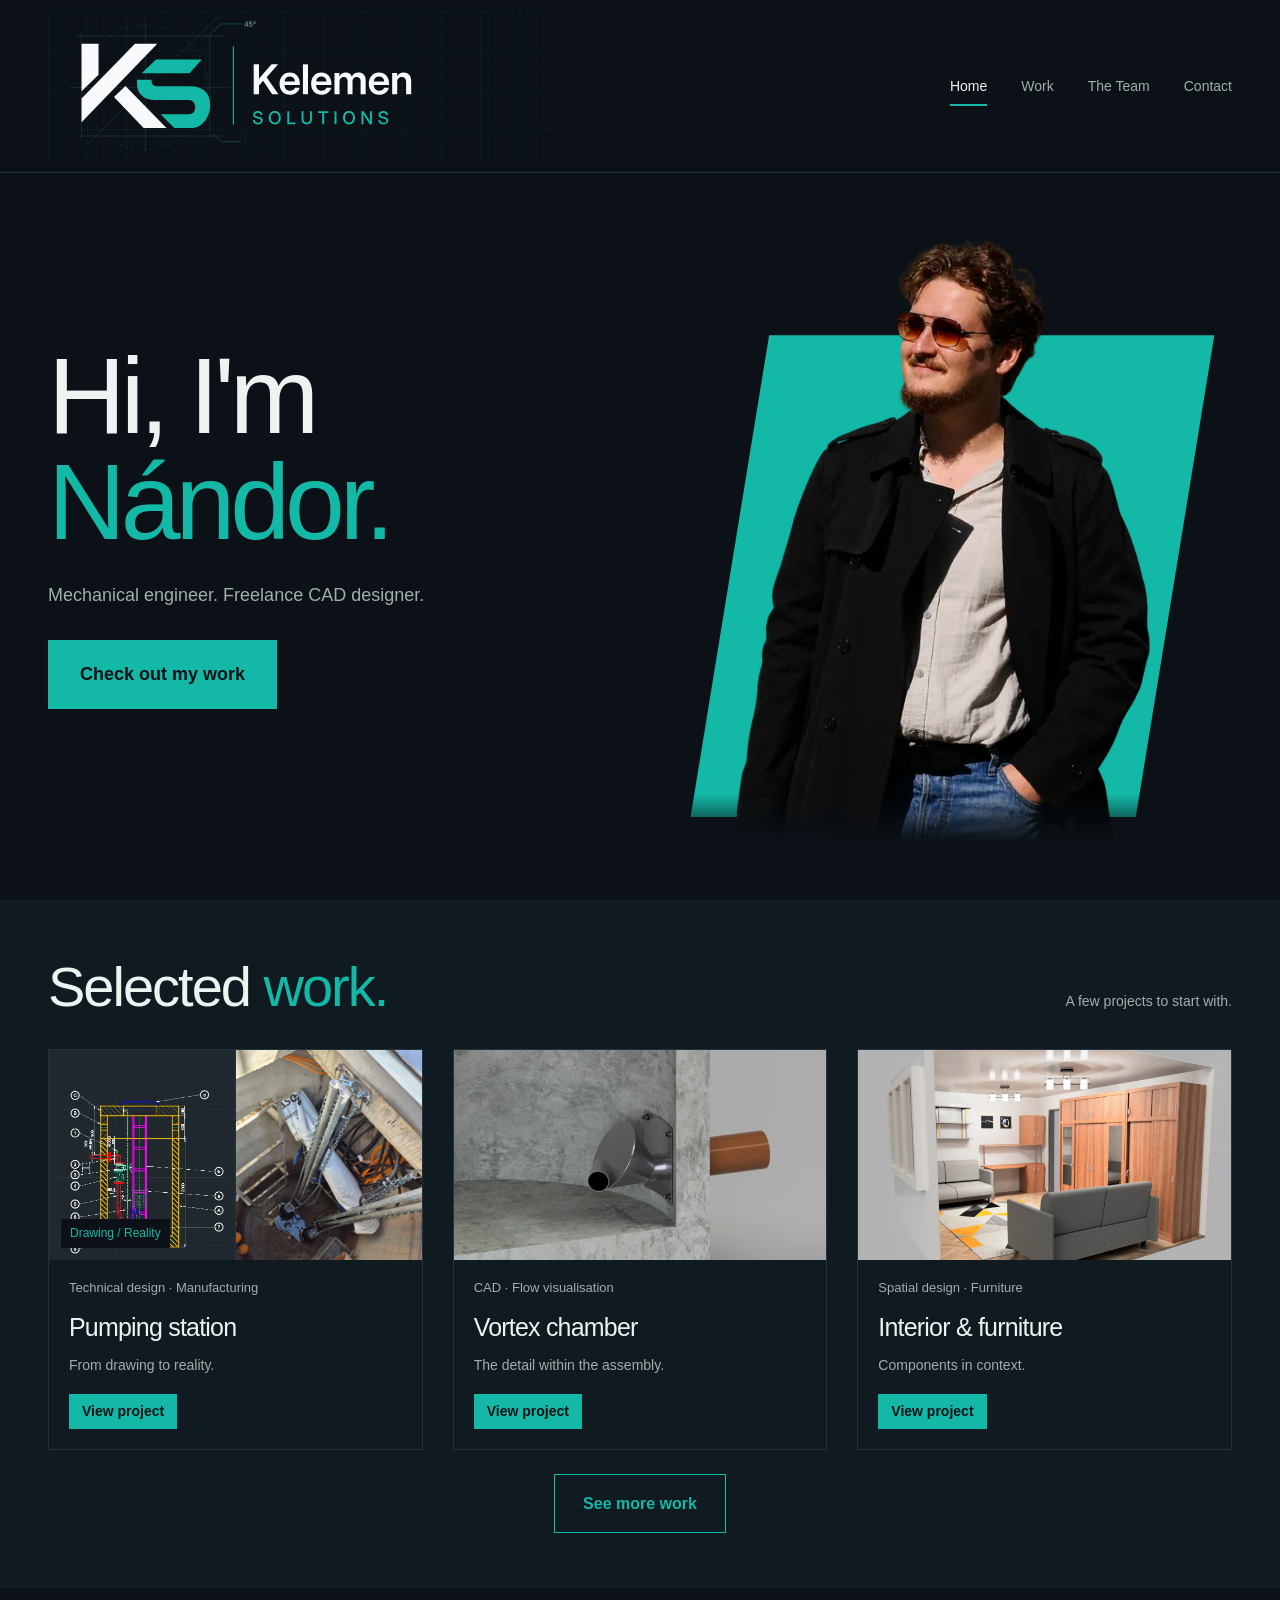
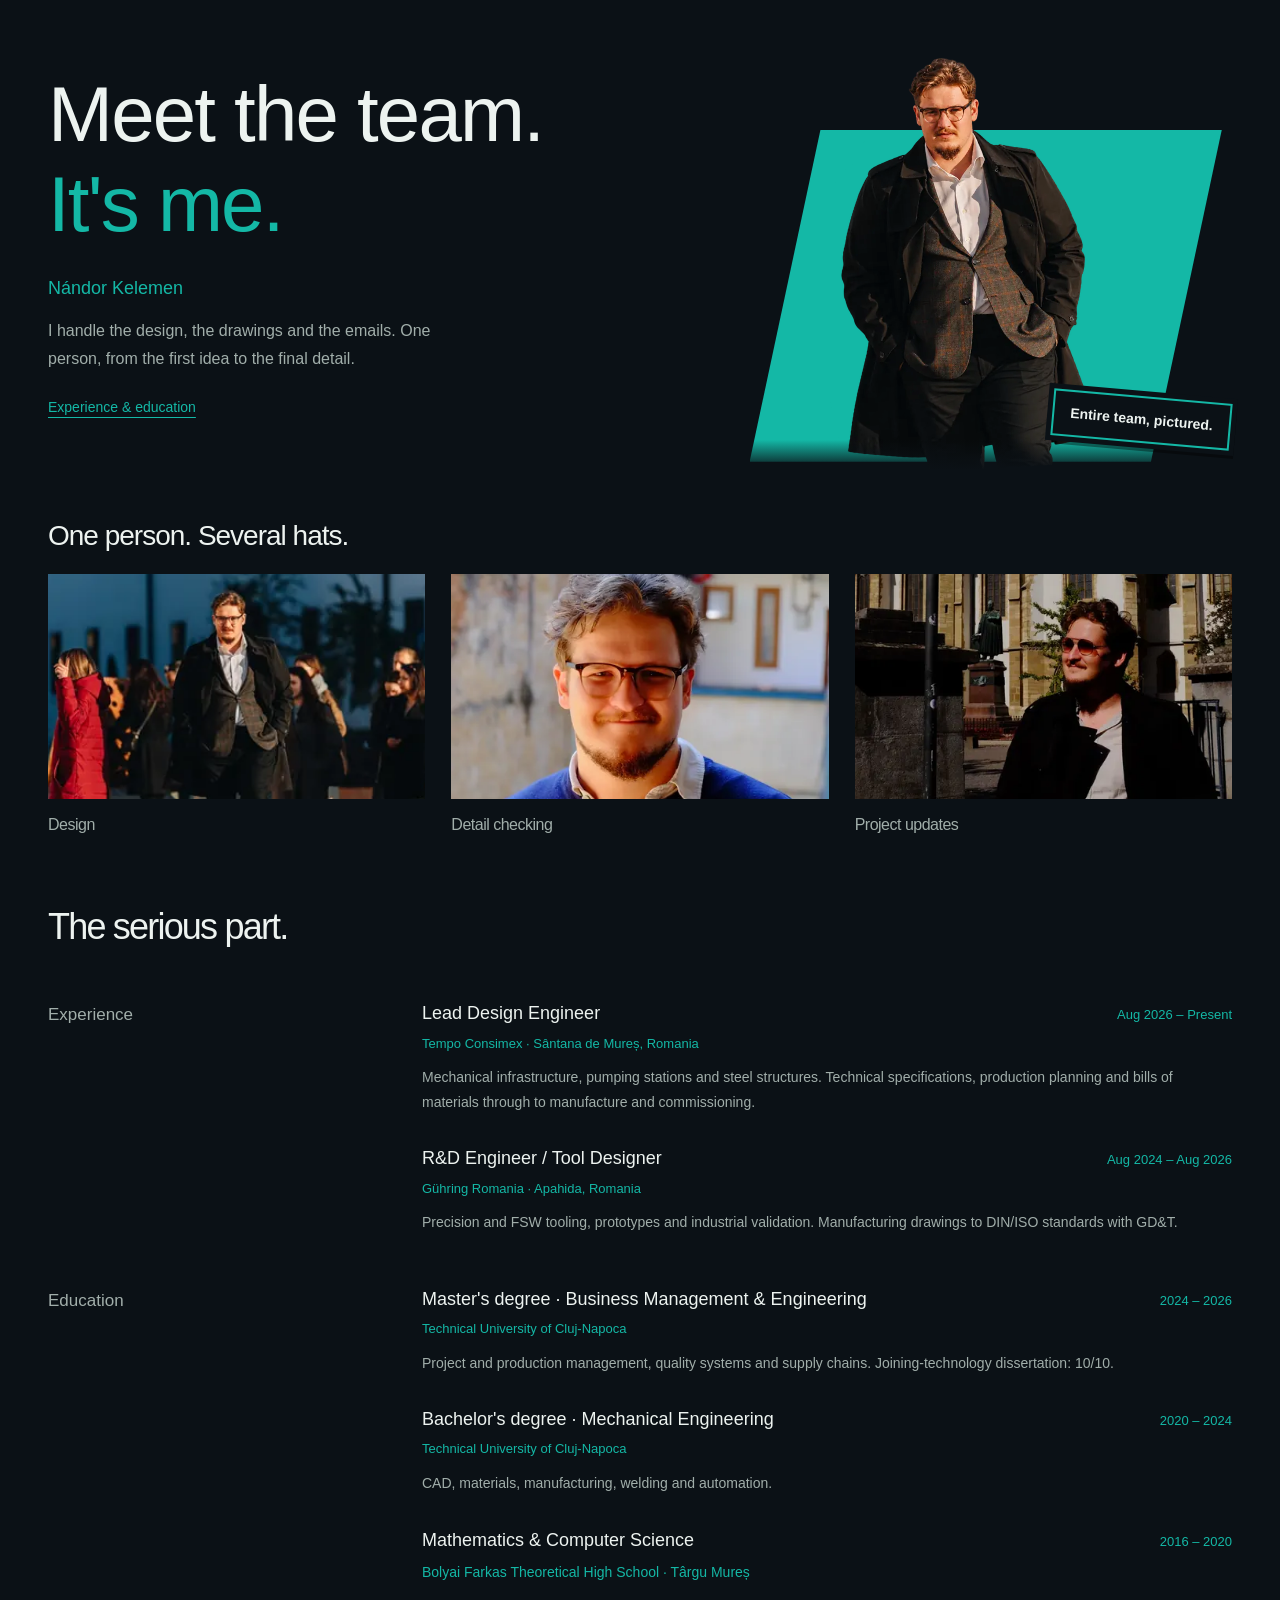
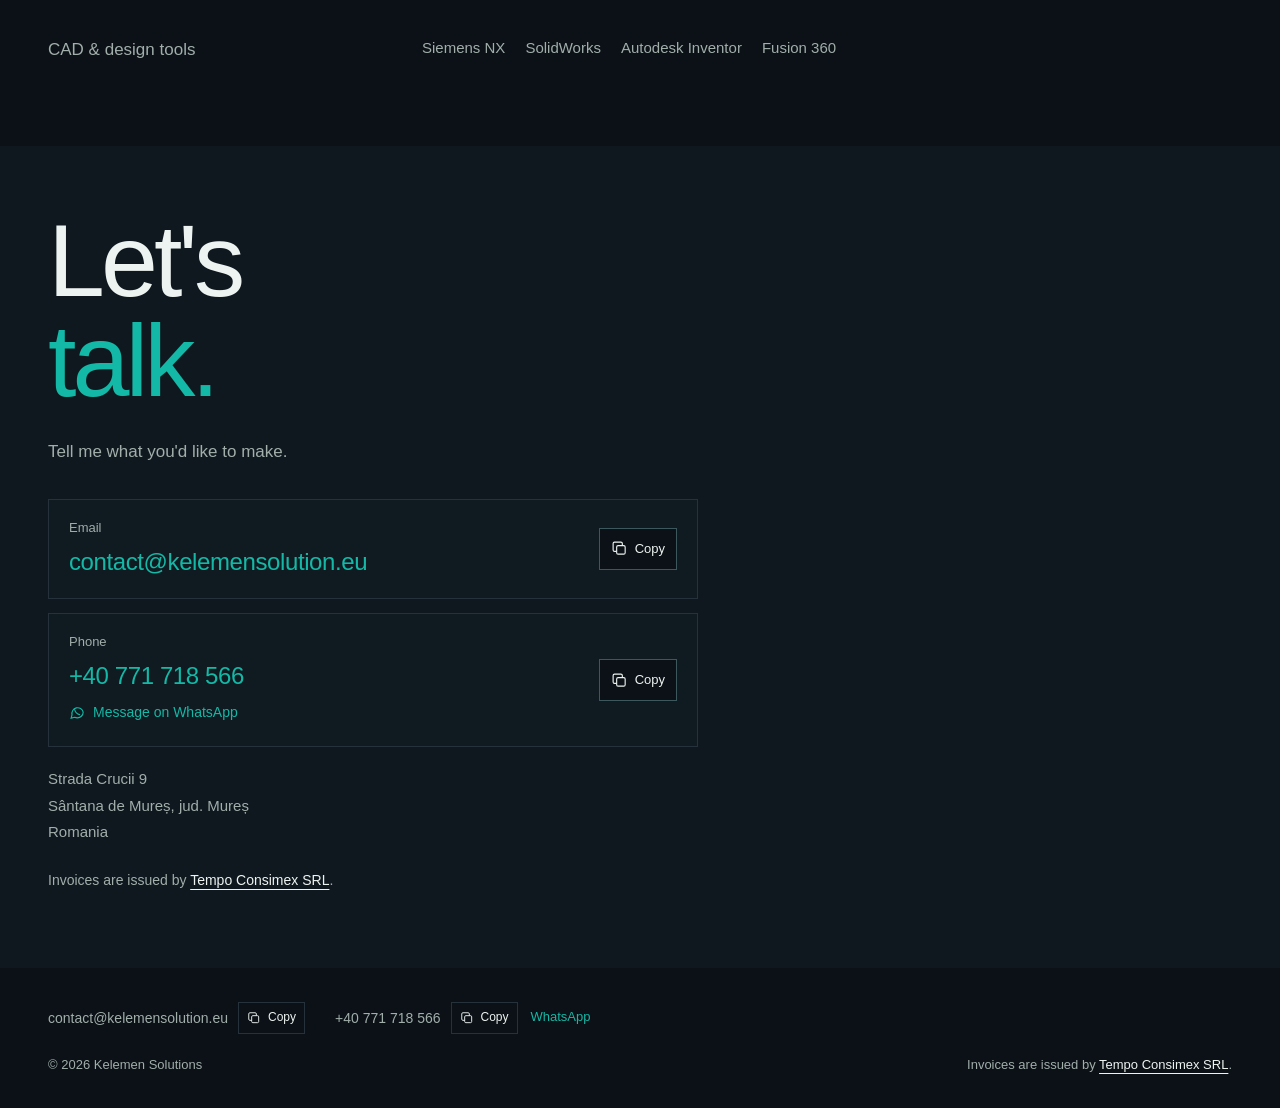
==== index.html @ 5f22dbf1 "Add automated masking head thesis project" ====
<!DOCTYPE html>
<html lang="en"><head><meta charset="UTF-8"><meta name="viewport" content="width=device-width, initial-scale=1"><meta name="theme-color" content="#0b1116"><meta name="description" content="Nándor Kelemen — mechanical engineer and freelance CAD designer. Product CAD, technical drawings and designs made with manufacturability in mind."><title>Home | Kelemen Solutions</title><link rel="icon" href="assets/favicon.svg"><link rel="stylesheet" href="styles.css?v=93b23e1e0a"><script src="site.js?v=8be8370fa9" defer></script></head><body class="home-page scrolling-home"><a class="skip" href="#main">Skip to content</a><header class="site-header home-header"><div class="wrap header-inner"><a class="brand home-banner-brand" href="index.html" aria-label="Kelemen Solutions home"><svg class="home-blueprint-logo" xmlns="http://www.w3.org/2000/svg" width="1400" height="420" viewBox="0 0 1400 420" role="img" aria-label="Kelemen Solutions — engineering blueprint banner">
<title>Kelemen Solutions — engineering blueprint banner</title><desc>Blue grid, construction geometry, logo on dark background; for engineering-brand presentations.</desc>
<rect width="1400" height="420" fill="#0B1116"/><defs>
    <pattern id="tiny" width="22" height="22" patternUnits="userSpaceOnUse"><path d="M22 0H0V22" fill="none" stroke="#14B8A6" stroke-width="0.75" opacity="0.11"/></pattern>
    <pattern id="large" width="110" height="110" patternUnits="userSpaceOnUse"><rect width="110" height="110" fill="url(#tiny)"/><path d="M110 0H0V110" fill="none" stroke="#14B8A6" stroke-width="1" opacity="0.209"/></pattern>
    </defs><rect width="1400" height="420" fill="url(#large)"/><path d="M82 70H492 M82 350H492 M94 62V354 M453 62V354" fill="none" stroke="#7D9B9F" stroke-width="1" opacity=".48"/><circle cx="273" cy="214" r="175" stroke="#7D9B9F" stroke-dasharray="8 9" fill="none" stroke-opacity=".4"/><path d="M273 20V395 M60 214H510 M109 373L473 18" stroke="#7D9B9F" stroke-width="1.2" stroke-opacity=".35" fill="none"/><g transform="translate(94 92) scale(0.48517520)"><path d="M0 0 H98 V178 L0 274 Z" fill="#F8FAFC"/><path d="M0 316 L308 0 H437 L0 452 Z" fill="#F8FAFC"/><path d="M187 307 L253 243 L490 486 H358 Z" fill="#F8FAFC"/><path d="M347 169 L430 90 H694 L623 169 Z" fill="#14B8A6"/><path d="M320 207 H404 V216 C404 234 416 245 442 245 H626 C700 245 742 282 742 353 C742 423 697 486 633 486 H535 L456 406 H621 C670 406 668 324 617 324 H426 C362 324 320 289 320 231 Z" fill="#14B8A6"/></g><path d="M519 99V318" fill="none" stroke="#14B8A6" stroke-width="3"/><path d="M124 0H388V436L592 667L1045 0H1353L770 845L1343 1490H1017L621 1041C543 951 466 861 388 771V1490H124Z" transform="translate(569.000 233.000) scale(0.0561523 -0.0561523)" fill="#F8FAFC"/><path d="M578 -24C825 -24 1021 119 1061 326H825C796 236 711 175 584 175C414 175 316 290 310 462H1074V531C1074 855 872 1080 568 1080C272 1080 63 848 63 527C63 207 261 -24 578 -24ZM312 636C329 787 426 880 572 880C718 880 816 787 832 636Z" transform="translate(644.873 233.000) scale(0.0561523 -0.0561523)" fill="#F8FAFC"/><path d="M364 1490H112V0H364Z" transform="translate(707.493 233.000) scale(0.0561523 -0.0561523)" fill="#F8FAFC"/><path d="M578 -24C825 -24 1021 119 1061 326H825C796 236 711 175 584 175C414 175 316 290 310 462H1074V531C1074 855 872 1080 568 1080C272 1080 63 848 63 527C63 207 261 -24 578 -24ZM312 636C329 787 426 880 572 880C718 880 816 787 832 636Z" transform="translate(733.222 233.000) scale(0.0561523 -0.0561523)" fill="#F8FAFC"/><path d="M112 0H364V630C364 781 461 863 575 863C687 863 767 788 767 673V0H1012V648C1012 774 1091 863 1219 863C1327 863 1415 801 1415 661V0H1668V697C1668 945 1514 1077 1314 1077C1160 1077 1034 999 978 877C934 998 817 1077 674 1077C541 1077 420 1009 356 873V1056H112Z" transform="translate(795.842 233.000) scale(0.0561523 -0.0561523)" fill="#F8FAFC"/><path d="M578 -24C825 -24 1021 119 1061 326H825C796 236 711 175 584 175C414 175 316 290 310 462H1074V531C1074 855 872 1080 568 1080C272 1080 63 848 63 527C63 207 261 -24 578 -24ZM312 636C329 787 426 880 572 880C718 880 816 787 832 636Z" transform="translate(894.737 233.000) scale(0.0561523 -0.0561523)" fill="#F8FAFC"/><path d="M364 597C364 777 463 856 595 856C730 856 808 775 808 620V0H1061V660C1061 931 905 1077 684 1077C539 1077 432 1013 360 894V1056H112V0H364Z" transform="translate(957.358 233.000) scale(0.0561523 -0.0561523)" fill="#F8FAFC"/><path d="M652 -24C990 -24 1209 152 1209 420C1209 633 1071 762 772 833L611 871C406 920 326 982 326 1090C326 1225 453 1320 633 1320C821 1320 943 1215 954 1044H1169C1160 1335 957 1514 636 1514C316 1514 105 1341 105 1079C105 873 237 748 538 677L701 638C908 589 987 523 987 408C987 263 854 170 652 170C429 170 298 286 297 483H75C75 168 295 -24 652 -24Z" transform="translate(572.000 317.000) scale(0.0244141 -0.0244141)" fill="#14B8A6"/><path d="M766 -24C1163 -24 1452 288 1452 744C1452 1202 1163 1514 766 1514C369 1514 81 1202 81 744C81 289 369 -24 766 -24ZM766 179C509 179 304 381 304 744C304 1109 509 1311 766 1311C1023 1311 1229 1109 1229 744C1229 381 1023 179 766 179Z" transform="translate(616.348 317.000) scale(0.0244141 -0.0244141)" fill="#14B8A6"/><path d="M136 0H1063V195H358V1490H136Z" transform="translate(666.774 317.000) scale(0.0244141 -0.0244141)" fill="#14B8A6"/><path d="M720 -24C1078 -24 1312 199 1312 510V1490H1091V528C1091 324 950 177 720 177C491 177 350 324 350 528V1490H129V510C129 199 362 -24 720 -24Z" transform="translate(706.898 317.000) scale(0.0244141 -0.0244141)" fill="#14B8A6"/><path d="M48 1295H523V0H746V1295H1219V1490H48Z" transform="translate(755.079 317.000) scale(0.0244141 -0.0244141)" fill="#14B8A6"/><path d="M358 1490H136V0H358Z" transform="translate(799.012 317.000) scale(0.0244141 -0.0244141)" fill="#14B8A6"/><path d="M766 -24C1163 -24 1452 288 1452 744C1452 1202 1163 1514 766 1514C369 1514 81 1202 81 744C81 289 369 -24 766 -24ZM766 179C509 179 304 381 304 744C304 1109 509 1311 766 1311C1023 1311 1229 1109 1229 744C1229 381 1023 179 766 179Z" transform="translate(824.072 317.000) scale(0.0244141 -0.0244141)" fill="#14B8A6"/><path d="M136 0H358V806C358 872 357 1001 350 1176C449 1006 530 871 572 805L1081 0H1329V1490H1106V603C1106 549 1108 422 1112 314C1052 420 986 533 951 589L382 1490H136Z" transform="translate(874.499 317.000) scale(0.0244141 -0.0244141)" fill="#14B8A6"/><path d="M652 -24C990 -24 1209 152 1209 420C1209 633 1071 762 772 833L611 871C406 920 326 982 326 1090C326 1225 453 1320 633 1320C821 1320 943 1215 954 1044H1169C1160 1335 957 1514 636 1514C316 1514 105 1341 105 1079C105 873 237 748 538 677L701 638C908 589 987 523 987 408C987 263 854 170 652 170C429 170 298 286 297 483H75C75 168 295 -24 652 -24Z" transform="translate(923.241 317.000) scale(0.0244141 -0.0244141)" fill="#14B8A6"/><g stroke="#14B8A6" stroke-width="1.2" fill="none" opacity=".7"><path d="M455 64L485 36 L542 36"/><path d="M460 342L483 366L540 366"/></g><path d="M54 347H809V0H1020V347H1237V533H1020V1490H748L54 525ZM809 533H289V535L807 1257H809Z" transform="translate(549.000 44.000) scale(0.0097656 -0.0097656)" fill="#7D9B9F"/><path d="M600 -21C910 -21 1116 192 1116 494C1116 787 916 1000 644 1000C509 1000 397 955 309 861H307L340 1300H1032V1490H141L92 633H301C343 750 458 814 611 814C785 814 903 679 903 490C903 301 781 166 601 166C430 166 303 282 290 441H73C85 173 303 -21 600 -21Z" transform="translate(562.017 44.000) scale(0.0097656 -0.0097656)" fill="#7D9B9F"/><path d="M438 818C626 818 779 971 779 1159C779 1348 626 1501 438 1501C250 1501 96 1348 96 1159C96 971 250 818 438 818ZM438 982C340 981 260 1061 260 1159C260 1257 340 1337 438 1337C536 1337 615 1257 615 1159C615 1061 536 981 438 982Z" transform="translate(574.107 44.000) scale(0.0097656 -0.0097656)" fill="#7D9B9F"/>
</svg><span class="compact-home-brand"><svg class="brand-logo brand-wide" xmlns="http://www.w3.org/2000/svg" width="1120" height="190" viewBox="35 20 1120 190" role="img" aria-label="Kelemen Solutions — horizontal logo">
<title>Kelemen Solutions — horizontal logo</title><desc>One-line website header logo on transparent background with outlined text.</desc>
<g transform="translate(49 32) scale(0.34366577)"><path d="M0 0 H98 V178 L0 274 Z" fill="#F8FAFC"/><path d="M0 316 L308 0 H437 L0 452 Z" fill="#F8FAFC"/><path d="M187 307 L253 243 L490 486 H358 Z" fill="#F8FAFC"/><path d="M347 169 L430 90 H694 L623 169 Z" fill="#14B8A6"/><path d="M320 207 H404 V216 C404 234 416 245 442 245 H626 C700 245 742 282 742 353 C742 423 697 486 633 486 H535 L456 406 H621 C670 406 668 324 617 324 H426 C362 324 320 289 320 231 Z" fill="#14B8A6"/></g><path d="M359 47V183" fill="none" stroke="#14B8A6" stroke-width="3"/><path d="M124 0H388V436L592 667L1045 0H1353L770 845L1343 1490H1017L621 1041C543 951 466 861 388 771V1490H124Z" transform="translate(398.000 155.000) scale(0.0444336 -0.0444336)" fill="#F8FAFC"/><path d="M578 -24C825 -24 1021 119 1061 326H825C796 236 711 175 584 175C414 175 316 290 310 462H1074V531C1074 855 872 1080 568 1080C272 1080 63 848 63 527C63 207 261 -24 578 -24ZM312 636C329 787 426 880 572 880C718 880 816 787 832 636Z" transform="translate(457.630 155.000) scale(0.0444336 -0.0444336)" fill="#F8FAFC"/><path d="M364 1490H112V0H364Z" transform="translate(506.773 155.000) scale(0.0444336 -0.0444336)" fill="#F8FAFC"/><path d="M578 -24C825 -24 1021 119 1061 326H825C796 236 711 175 584 175C414 175 316 290 310 462H1074V531C1074 855 872 1080 568 1080C272 1080 63 848 63 527C63 207 261 -24 578 -24ZM312 636C329 787 426 880 572 880C718 880 816 787 832 636Z" transform="translate(526.723 155.000) scale(0.0444336 -0.0444336)" fill="#F8FAFC"/><path d="M112 0H364V630C364 781 461 863 575 863C687 863 767 788 767 673V0H1012V648C1012 774 1091 863 1219 863C1327 863 1415 801 1415 661V0H1668V697C1668 945 1514 1077 1314 1077C1160 1077 1034 999 978 877C934 998 817 1077 674 1077C541 1077 420 1009 356 873V1056H112Z" transform="translate(575.867 155.000) scale(0.0444336 -0.0444336)" fill="#F8FAFC"/><path d="M578 -24C825 -24 1021 119 1061 326H825C796 236 711 175 584 175C414 175 316 290 310 462H1074V531C1074 855 872 1080 568 1080C272 1080 63 848 63 527C63 207 261 -24 578 -24ZM312 636C329 787 426 880 572 880C718 880 816 787 832 636Z" transform="translate(653.714 155.000) scale(0.0444336 -0.0444336)" fill="#F8FAFC"/><path d="M364 597C364 777 463 856 595 856C730 856 808 775 808 620V0H1061V660C1061 931 905 1077 684 1077C539 1077 432 1013 360 894V1056H112V0H364Z" transform="translate(702.857 155.000) scale(0.0444336 -0.0444336)" fill="#F8FAFC"/><path d="M652 -24C990 -24 1209 152 1209 420C1209 633 1071 762 772 833L611 871C406 920 326 982 326 1090C326 1225 453 1320 633 1320C821 1320 943 1215 954 1044H1169C1160 1335 957 1514 636 1514C316 1514 105 1341 105 1079C105 873 237 748 538 677L701 638C908 589 987 523 987 408C987 263 854 170 652 170C429 170 298 286 297 483H75C75 168 295 -24 652 -24Z" transform="translate(772.778 155.000) scale(0.0444336 -0.0444336)" fill="#14B8A6"/><path d="M573 -24C875 -24 1078 201 1078 526C1078 853 875 1080 573 1080C271 1080 67 853 67 526C67 201 271 -24 573 -24ZM573 158C392 158 281 301 281 526C281 753 393 898 573 898C753 898 865 753 865 526C865 302 754 158 573 158Z" transform="translate(828.430 155.000) scale(0.0444336 -0.0444336)" fill="#14B8A6"/><path d="M330 1490H119V0H330Z" transform="translate(877.951 155.000) scale(0.0444336 -0.0444336)" fill="#14B8A6"/><path d="M501 -21C641 -21 748 39 820 159V0H1027V1056H816V448C816 252 705 168 562 168C415 168 330 255 330 424V1056H119V398C119 122 284 -21 501 -21Z" transform="translate(896.502 155.000) scale(0.0444336 -0.0444336)" fill="#14B8A6"/><path d="M628 1056H414V1344H202V1056H16V882H202V252C202 82 297 0 495 0H628V174H525C441 174 414 201 414 279V882H628Z" transform="translate(946.023 155.000) scale(0.0444336 -0.0444336)" fill="#14B8A6"/><path d="M119 0H330V1056H119ZM224 1238C299 1238 358 1295 358 1367C358 1440 299 1497 224 1497C149 1497 91 1440 91 1367C91 1295 149 1238 224 1238Z" transform="translate(974.660 155.000) scale(0.0444336 -0.0444336)" fill="#14B8A6"/><path d="M573 -24C875 -24 1078 201 1078 526C1078 853 875 1080 573 1080C271 1080 67 853 67 526C67 201 271 -24 573 -24ZM573 158C392 158 281 301 281 526C281 753 393 898 573 898C753 898 865 753 865 526C865 302 754 158 573 158Z" transform="translate(993.211 155.000) scale(0.0444336 -0.0444336)" fill="#14B8A6"/><path d="M330 608C330 804 441 888 585 888C731 888 816 801 816 632V0H1027V658C1027 934 862 1077 645 1077C506 1077 398 1017 326 897V1056H119V0H330Z" transform="translate(1042.732 155.000) scale(0.0444336 -0.0444336)" fill="#14B8A6"/><path d="M510 -25C756 -25 936 99 936 300C936 453 842 545 636 591L456 631C361 653 304 696 304 767C304 848 380 912 500 912C625 912 707 837 709 734H911C905 947 735 1079 497 1079C255 1079 93 950 93 763C93 606 197 505 396 461L571 422C662 402 723 360 723 288C723 204 640 143 506 143C369 143 289 207 277 321H69C84 92 268 -25 510 -25Z" transform="translate(1092.253 155.000) scale(0.0444336 -0.0444336)" fill="#14B8A6"/>
</svg><svg class="brand-logo brand-small" xmlns="http://www.w3.org/2000/svg" width="430" height="292" viewBox="40 130 430 292" role="img" aria-label="Kelemen Solutions — KS icon">
<title>Kelemen Solutions — KS icon</title><desc>Transparent icon, white and teal vector monogram.</desc>
<g transform="translate(53 143) scale(0.54716981)"><path d="M0 0 H98 V178 L0 274 Z" fill="#F8FAFC"/><path d="M0 316 L308 0 H437 L0 452 Z" fill="#F8FAFC"/><path d="M187 307 L253 243 L490 486 H358 Z" fill="#F8FAFC"/><path d="M347 169 L430 90 H694 L623 169 Z" fill="#14B8A6"/><path d="M320 207 H404 V216 C404 234 416 245 442 245 H626 C700 245 742 282 742 353 C742 423 697 486 633 486 H535 L456 406 H621 C670 406 668 324 617 324 H426 C362 324 320 289 320 231 Z" fill="#14B8A6"/></g>
</svg></span></a><nav aria-label="Main navigation"><a href="#home" aria-current="page">Home</a><a href="#work">Work</a><a href="#team">The Team</a><a href="#contact">Contact</a></nav></div></header><div class="wrap"><main id="main"><section id="home" class="home-splash scroll-section" aria-labelledby="home-title"><div class="home-intro"><h1 id="home-title">Hi, I'm<br><em>Nándor.</em></h1><p>Mechanical engineer. Freelance CAD designer.</p><a class="button home-work-button" href="#work">Check out my work</a></div><figure class="home-character"><div class="character-backdrop" aria-hidden="true"></div><img decoding="async" src="assets/home-cutout-768.webp" srcset="assets/home-cutout-480.webp 480w, assets/home-cutout-768.webp 768w, assets/home-cutout-1024.webp 1024w" sizes="(max-width: 640px) 280px, (max-width: 950px) 340px, 420px" alt="Nándor in sunglasses and a black coat, looking to the side" width="1024" height="1536" fetchpriority="high"></figure></section><section id="work" class="home-featured scroll-section" aria-labelledby="featured-title"><div class="featured-heading"><h2 id="featured-title">Selected <em>work.</em></h2><p>A few projects to start with.</p></div><div class="work-gallery" aria-label="Featured projects">
<a class="gallery-card" href="project-pumping-station.html"><div class="gallery-thumb pump-thumb"><img decoding="async" loading="lazy" class="thumb-drawing" src="assets/pump-drawing.webp" alt="Pumping-station technical section" width="605" height="629"><img decoding="async" loading="lazy" class="thumb-site" src="assets/pump-site.webp" alt="Installed equipment inside the pumping station" width="900" height="1200"><span class="thumb-label">Drawing / Reality</span></div><div class="gallery-card-copy"><p class="gallery-category">Technical design · Manufacturing</p><h3>Pumping station</h3><p>From drawing to reality.</p><span class="gallery-action">View project</span></div></a>
<a class="gallery-card" href="project-vortex.html"><div class="gallery-thumb"><div class="image-crop crop-vortex-detail"><img decoding="async" loading="lazy" src="assets/vortex-detail.webp" alt="Close view of the formed vortex outlet and its pipe connection" width="1600" height="570"></div></div><div class="gallery-card-copy"><p class="gallery-category">CAD · Flow visualisation</p><h3>Vortex chamber</h3><p>The detail within the assembly.</p><span class="gallery-action">View project</span></div></a>
<a class="gallery-card" href="project-interior.html"><div class="gallery-thumb"><img decoding="async" loading="lazy" src="assets/interior.webp" alt="Room cutaway with fitted cabinetry, shelving and furniture" width="1300" height="1120"></div><div class="gallery-card-copy"><p class="gallery-category">Spatial design · Furniture</p><h3>Interior & furniture</h3><p>Components in context.</p><span class="gallery-action">View project</span></div></a>
</div><div class="featured-more"><a class="button secondary" href="work.html">See more work</a></div></section><section id="team" class="home-team scroll-section" aria-labelledby="team-title">
<section class="team-hero" aria-labelledby="team-title"><div class="team-intro"><h2 id="team-title">Meet the team.<br><em>It's me.</em></h2><p class="team-name">Nándor Kelemen</p><p class="lead">I handle the design, the drawings and the emails. One person, from the first idea to the final detail.</p><a class="text-link" href="#background">Experience & education</a></div><figure class="team-portrait"><div class="team-portrait-visual"><div class="team-disc" aria-hidden="true"></div><img decoding="async" src="assets/team-cutout-768.webp" srcset="assets/team-cutout-480.webp 480w, assets/team-cutout-768.webp 768w, assets/team-cutout-1024.webp 1024w" sizes="(max-width: 640px) 230px, (max-width: 950px) 260px, 300px" alt="Nándor Kelemen in a black coat and waistcoat, pictured as the entire Kelemen Solutions team" width="1024" height="1536" loading="lazy"></div><figcaption class="portrait-caption">Entire team, pictured.</figcaption></figure></section>
<section class="departments" aria-labelledby="departments-title"><div class="section-heading"><div><h2 id="departments-title">One person. Several hats.</h2></div></div><div class="department-grid">
<figure class="department"><div class="department-photo"><img decoding="async" class="formal-photo" src="assets/me-formal-800.webp" srcset="assets/me-formal-480.webp 480w, assets/me-formal-800.webp 800w" sizes="(max-width: 640px) 180px, (max-width: 950px) 300px, 400px" alt="Nándor dressed formally outdoors" width="1400" height="933" loading="lazy"></div><figcaption><h3>Design</h3></figcaption></figure>
<figure class="department"><div class="department-photo"><img decoding="async" class="portrait-photo" src="assets/me-portrait-800.webp" srcset="assets/me-portrait-480.webp 480w, assets/me-portrait-800.webp 800w" sizes="(max-width: 640px) 180px, (max-width: 950px) 300px, 400px" alt="Nándor wearing glasses and a blue jumper" width="1067" height="1600" loading="lazy"></div><figcaption><h3>Detail checking</h3></figcaption></figure>
<figure class="department"><div class="department-photo"><img decoding="async" class="off-duty-photo" src="assets/me-off-duty-800.webp" srcset="assets/me-off-duty-480.webp 480w, assets/me-off-duty-800.webp 800w" sizes="(max-width: 640px) 180px, (max-width: 950px) 300px, 400px" alt="Nándor wearing sunglasses in front of a historic building" width="1067" height="1600" loading="lazy"></div><figcaption><h3>Project updates</h3></figcaption></figure>
</div></section>
<section id="background" class="team-background" aria-labelledby="background-title"><div class="section-heading"><div><h2 id="background-title">The serious part.</h2></div></div>
<div class="background-row"><h3>Experience</h3><div class="timeline">
<article class="timeline-entry"><div class="entry-heading"><h4>Lead Design Engineer</h4><span class="entry-date">Aug 2026 – Present</span></div><p class="entry-place">Tempo Consimex · Sântana de Mureș, Romania</p><p>Mechanical infrastructure, pumping stations and steel structures. Technical specifications, production planning and bills of materials through to manufacture and commissioning.</p></article>
<article class="timeline-entry"><div class="entry-heading"><h4>R&D Engineer / Tool Designer</h4><span class="entry-date">Aug 2024 – Aug 2026</span></div><p class="entry-place">Gühring Romania · Apahida, Romania</p><p>Precision and FSW tooling, prototypes and industrial validation. Manufacturing drawings to DIN/ISO standards with GD&T.</p></article>
</div></div>
<div class="background-row"><h3>Education</h3><div class="timeline">
<article class="timeline-entry"><div class="entry-heading"><h4>Master's degree · Business Management & Engineering</h4><span class="entry-date">2024 – 2026</span></div><p class="entry-place">Technical University of Cluj-Napoca</p><p>Project and production management, quality systems and supply chains. Joining-technology dissertation: 10/10.</p></article>
<article class="timeline-entry"><div class="entry-heading"><h4>Bachelor's degree · Mechanical Engineering</h4><span class="entry-date">2020 – 2024</span></div><p class="entry-place">Technical University of Cluj-Napoca</p><p>CAD, materials, manufacturing, welding and automation.</p></article>
<article class="timeline-entry"><div class="entry-heading"><h4>Mathematics & Computer Science</h4><span class="entry-date">2016 – 2020</span></div><p class="entry-place">Bolyai Farkas Theoretical High School · Târgu Mureș</p></article>
</div></div>
<div class="background-row"><h3>CAD & design tools</h3><div><div class="skills"><span>Siemens NX</span><span>SolidWorks</span><span>Autodesk Inventor</span><span>Fusion 360</span></div></div></div>
</section>

</section><section id="contact" class="contact-clean scroll-section" aria-labelledby="contact-title"><div class="contact-intro"><h2 id="contact-title">Let's<br><em>talk.</em></h2><p class="lead">Tell me what you'd like to make.</p><address class="contact-methods"><div class="contact-channel"><div><span class="channel-label">Email</span><a class="contact-email" href="mailto:contact@kelemensolution.eu">contact@kelemensolution.eu</a></div><button type="button" class="copy-contact" data-copy="contact@kelemensolution.eu" aria-label="Copy email address"><svg viewBox="0 0 24 24" fill="none" stroke="currentColor" stroke-width="1.6" aria-hidden="true"><rect x="8" y="8" width="12" height="12" rx="2"/><path d="M16 8V5a2 2 0 0 0-2-2H5a2 2 0 0 0-2 2v9a2 2 0 0 0 2 2h3"/></svg><span>Copy</span></button></div><div class="contact-channel"><div><span class="channel-label">Phone</span><a class="contact-phone" href="tel:+40771718566">+40 771 718 566</a><a class="contact-whatsapp" href="https://wa.me/40771718566" target="_blank" rel="noopener" aria-label="Message Nándor on WhatsApp"><svg viewBox="0 0 24 24" fill="none" stroke="currentColor" stroke-width="1.6" aria-hidden="true"><path d="M20 11.5a8 8 0 0 1-8.5 8 8.8 8.8 0 0 1-3.5-.8L3 20l1.3-4.8a8 8 0 1 1 15.7-3.7Z"/><path d="M8 8c1 4 3 6 7 7" stroke-linecap="round"/></svg>Message on WhatsApp</a></div><button type="button" class="copy-contact" data-copy="+40 771 718 566" aria-label="Copy phone number"><svg viewBox="0 0 24 24" fill="none" stroke="currentColor" stroke-width="1.6" aria-hidden="true"><rect x="8" y="8" width="12" height="12" rx="2"/><path d="M16 8V5a2 2 0 0 0-2-2H5a2 2 0 0 0-2 2v9a2 2 0 0 0 2 2h3"/></svg><span>Copy</span></button></div><p>Strada Crucii 9<br>Sântana de Mureș, jud. Mureș<br>Romania</p></address><p class="contact-billing">Invoices are issued by <a href="https://www.tempoconsimex.ro/" target="_blank" rel="noopener">Tempo Consimex SRL</a>.</p></div></section></main><footer class="site-footer"><div class="footer-contact"><div class="footer-contact-item"><a href="mailto:contact@kelemensolution.eu">contact@kelemensolution.eu</a><button type="button" class="copy-contact copy-compact" data-copy="contact@kelemensolution.eu" aria-label="Copy email address"><svg viewBox="0 0 24 24" fill="none" stroke="currentColor" stroke-width="1.6" aria-hidden="true"><rect x="8" y="8" width="12" height="12" rx="2"/><path d="M16 8V5a2 2 0 0 0-2-2H5a2 2 0 0 0-2 2v9a2 2 0 0 0 2 2h3"/></svg><span>Copy</span></button></div><div class="footer-contact-item"><a href="tel:+40771718566">+40 771 718 566</a><button type="button" class="copy-contact copy-compact" data-copy="+40 771 718 566" aria-label="Copy phone number"><svg viewBox="0 0 24 24" fill="none" stroke="currentColor" stroke-width="1.6" aria-hidden="true"><rect x="8" y="8" width="12" height="12" rx="2"/><path d="M16 8V5a2 2 0 0 0-2-2H5a2 2 0 0 0-2 2v9a2 2 0 0 0 2 2h3"/></svg><span>Copy</span></button><a class="footer-whatsapp" href="https://wa.me/40771718566" target="_blank" rel="noopener">WhatsApp</a></div></div><div class="footer-bottom"><span>© <span data-year>2026</span> Kelemen Solutions</span><p class="billing-note">Invoices are issued by <a href="https://www.tempoconsimex.ro/" target="_blank" rel="noopener">Tempo Consimex SRL</a>.</p></div></footer></div></body></html>
---- styles.css ----
:root{color-scheme:dark;--bg:#0b1116;--surface:#101a21;--line:#25323b;--ink:#edf3f0;--muted:#a1aeaa;--teal:#14b8a6}*{box-sizing:border-box}html{scroll-behavior:smooth;scroll-padding-top:110px}body{margin:0;background:var(--bg);color:var(--ink);font-family:Arial,Helvetica,sans-serif;font-size:16px;line-height:1.6}a{color:inherit;text-decoration:none}button,input,textarea{font:inherit}button{cursor:pointer}a,button,input,textarea{outline-offset:5px}a:focus-visible,button:focus-visible,input:focus-visible,textarea:focus-visible{outline:2px solid var(--teal)}::selection{color:var(--bg);background:var(--teal)}.wrap{max-width:1280px;width:calc(100% - 96px);margin:auto}.skip{position:fixed;top:-80px;left:20px;background:var(--teal);color:var(--bg);padding:12px;z-index:20}.skip:focus{top:12px}.site-header{position:sticky;top:0;z-index:5;background:var(--bg);border-bottom:1px solid var(--line)}.header-inner{height:88px;display:flex;align-items:center;justify-content:space-between;gap:24px}.brand{display:flex;align-items:center;gap:13px;line-height:1.2;font-size:17px;letter-spacing:-.4px}.brand svg{width:27px;height:34px;color:var(--teal)}.brand span{font-weight:400;color:var(--muted)}nav{display:flex;gap:34px;font-size:14px}nav a{position:relative;padding:9px 0;color:var(--muted)}nav a:hover,nav a[aria-current]{color:var(--ink)}nav a[aria-current]:after{content:'';position:absolute;height:2px;background:var(--teal);bottom:0;left:0;right:0}.eyebrow{color:var(--teal);font-size:13px;text-transform:uppercase;letter-spacing:2px;margin:0 0 22px}.hero{padding:80px 0 58px;display:grid;grid-template-columns:1.7fr 1fr;gap:60px;align-items:end}h1,h2,h3,p{margin-top:0}h1{font-size:clamp(46px,6.6vw,88px);line-height:1.04;font-weight:400;letter-spacing:-4.5px;margin-bottom:0}h1 em{color:var(--teal);font-style:normal}.lead{color:var(--muted);max-width:410px;font-size:17px;line-height:1.75;margin:0}.project-index{display:flex;flex-wrap:wrap;gap:12px 30px;padding:22px 0;border-top:1px solid var(--line);border-bottom:1px solid var(--line);font-size:14px;color:var(--muted)}.project-index a:hover{color:var(--teal)}.project-index .label{color:var(--ink);margin-right:auto}.case{padding:72px 0;border-bottom:1px solid var(--line)}.case-head{display:grid;grid-template-columns:1fr 1fr;gap:50px;margin-bottom:30px;align-items:end}h2{font-size:clamp(30px,3.5vw,46px);line-height:1.15;font-weight:400;letter-spacing:-1.8px;margin-bottom:16px}.case-head .eyebrow{margin-bottom:14px}.case-head p:last-child{color:var(--muted);max-width:510px;margin-bottom:0}.tags{font-size:13px;color:var(--muted)}figure{margin:0}img{display:block;max-width:100%;height:auto}.media-stage{background:#b3b3b3;aspect-ratio:2.25;overflow:hidden}.media-stage img{width:100%;height:100%;object-fit:cover}.media-stage img.overview{object-fit:contain}.media-stage video{display:block;width:100%;height:100%;background:#111616;object-fit:contain}.media-tabs{display:flex;flex-wrap:wrap;gap:0 25px;padding:8px 0 0;border-bottom:1px solid var(--line)}.media-tabs button{border:0;border-bottom:2px solid transparent;background:none;padding:13px 0;color:var(--muted);font-size:14px}.media-tabs button[aria-pressed=true]{color:var(--teal);border-color:var(--teal)}figcaption{font-size:13px;color:var(--muted);padding:13px 0}.details{display:grid;grid-template-columns:1fr 1fr 1fr;gap:34px;margin-top:22px}.details h3,.project-case .details h2{font-size:16px;font-weight:500;margin-bottom:8px}.details p{color:var(--muted);font-size:15px;line-height:1.75;margin-bottom:0}.text-link{color:var(--teal);text-decoration:underline;text-underline-offset:5px;font-size:14px}.split-media{display:grid;grid-template-columns:1fr 1fr;gap:24px}.split-media img{width:100%;height:440px;object-fit:cover;background:var(--surface)}.split-media .drawing{object-fit:contain;padding:24px;background:#202930}.split-media .model{object-fit:contain}.case-footer{margin-top:25px}.capabilities{display:grid;grid-template-columns:1fr 2fr;gap:50px;padding:60px 0}.capabilities h2{font-size:28px}.capabilities ul{display:grid;grid-template-columns:1fr 1fr;gap:15px 35px;list-style:none;padding:0;margin:0}.capabilities li{border-bottom:1px solid var(--line);padding-bottom:13px;color:var(--muted)}.archive{margin-bottom:65px;color:var(--muted);font-size:14px}.next-step{display:flex;justify-content:space-between;align-items:center;gap:35px;border-top:1px solid var(--line);padding:50px 0}.next-step h2{font-size:32px;margin:0}.button{display:inline-block;border:1px solid var(--teal);color:var(--bg);background:var(--teal);padding:13px 22px;font-size:14px;font-weight:600}.button:hover{background:#85e3d5}.button.secondary{background:none;color:var(--teal)}footer{border-top:1px solid var(--line);padding:25px 0 32px;color:var(--muted);font-size:13px;display:flex;justify-content:space-between;gap:20px}.page-intro{padding:82px 0 55px;border-bottom:1px solid var(--line)}.page-intro h1{margin-bottom:30px}.page-intro .lead{max-width:620px}.cv-top{display:flex;justify-content:space-between;gap:35px;align-items:end}.status{font-size:14px;color:var(--teal);border:1px solid var(--line);padding:10px 16px;white-space:nowrap}.cv-row{display:grid;grid-template-columns:1fr 2fr;gap:50px;padding:42px 0;border-bottom:1px solid var(--line)}.cv-row h2{font-size:25px}.cv-row p{color:var(--muted);margin:0}.placeholder{padding:22px 25px;border-left:2px solid var(--line);background:var(--surface)}.placeholder strong{display:block;font-weight:400;color:var(--ink);margin-bottom:6px}.skills{display:flex;flex-wrap:wrap;gap:12px}.skills span{padding:8px 14px;border:1px solid var(--line);font-size:14px;color:var(--muted)}.contact-layout{display:grid;grid-template-columns:1fr 1.3fr;gap:100px;padding:60px 0 80px}.contact-layout h2{font-size:28px}.contact-layout p{color:var(--muted)}.contact-details{border-top:1px solid var(--line);margin-top:35px;padding-top:24px}.contact-details strong{color:var(--ink);display:block;font-weight:400;margin-bottom:8px}.contact-details p{font-size:14px}.brief-form{display:grid;gap:20px}.brief-form label{font-size:14px;display:grid;gap:8px}.brief-form input,.brief-form textarea{width:100%;border:1px solid var(--line);background:var(--surface);color:var(--ink);padding:12px 14px;border-radius:0}.brief-form textarea{min-height:150px;resize:vertical}.form-row{display:grid;grid-template-columns:1fr 1fr;gap:20px}.form-note{font-size:14px;color:var(--muted);margin:0}.brief-form .button{justify-self:start}.form-status{font-size:14px;color:var(--teal);margin:0}.video-help{display:block;font-size:14px;padding-top:12px;color:var(--muted)}
@media(max-width:950px){.wrap{width:calc(100% - 48px)}.hero{gap:35px;grid-template-columns:1.4fr 1fr}h1{letter-spacing:-3px}.split-media img{height:350px}.contact-layout{gap:45px}.media-stage{aspect-ratio:1.8}}
@media(max-width:640px){html{scroll-padding-top:85px}.wrap{width:calc(100% - 36px)}.header-inner{height:72px}.brand{font-size:15px;gap:8px}.brand span{display:none}nav{gap:22px}.hero{display:block;padding:50px 0 35px}h1{font-size:clamp(43px,11vw,64px);letter-spacing:-2.7px}.hero .lead{margin-top:25px;font-size:16px}.eyebrow{font-size:12px;letter-spacing:1.5px}.project-index{gap:10px 20px}.project-index .label{width:100%}.case{padding:45px 0}.case-head{grid-template-columns:1fr;gap:18px}.case-head h2{margin-bottom:12px}.media-stage{aspect-ratio:1.25}.media-tabs{gap:0 20px}.media-tabs button{font-size:13px}.details{grid-template-columns:1fr;gap:22px}.split-media{grid-template-columns:1fr;gap:20px}.split-media img{height:340px}.capabilities{grid-template-columns:1fr;gap:15px;padding:42px 0}.capabilities ul{grid-template-columns:1fr;gap:14px}.next-step{align-items:start;flex-direction:column;padding:38px 0}.next-step h2{font-size:28px}.page-intro{padding:50px 0 35px}.cv-top{display:block}.status{display:inline-block;margin-top:26px}.cv-row{grid-template-columns:1fr;gap:12px;padding:30px 0}.contact-layout{grid-template-columns:1fr;gap:35px;padding:40px 0 55px}.form-row{grid-template-columns:1fr}footer{flex-wrap:wrap;font-size:12px}.archive{margin-bottom:40px}}
@media(prefers-reduced-motion:reduce){html{scroll-behavior:auto}}

/* Precise, reversible display crops. Source photographs and renders stay intact. */
.image-crop{position:relative;overflow:hidden;aspect-ratio:var(--crop-ratio);background:var(--surface)}
.image-crop img,.split-media .image-crop img{position:absolute;display:block;width:var(--crop-width);max-width:none;height:auto;left:var(--crop-left);top:var(--crop-top);object-fit:initial}
.crop-vortex-detail{--crop-ratio:615 / 450;--crop-width:260.1626%;--crop-left:-57.7236%;--crop-top:-21.1111%}
.crop-vortex-overview{--crop-ratio:420 / 570;--crop-width:380.9524%;--crop-left:-80.9524%;--crop-top:-55.2632%}
.crop-interior{--crop-ratio:1160 / 1020;--crop-width:112.069%;--crop-left:-7.7586%;--crop-top:-6.8627%}
.crop-interior-model{--crop-ratio:1000 / 565;--crop-width:122.2%;--crop-left:-10%;--crop-top:-16.8142%}
.crop-pump-site{--crop-ratio:4 / 5;--crop-width:120%;--crop-left:-10%;--crop-top:-18%}
.drawing-reality{gap:24px}.comparison-label{display:flex;justify-content:space-between;gap:15px;align-items:baseline;padding:14px 0;border-top:1px solid var(--line)}.comparison-label span:first-child{color:var(--teal);font-size:20px;letter-spacing:-.5px}.comparison-label span:last-child{font-size:13px;color:var(--muted)}
.drawing-frame{aspect-ratio:4 / 5;background:#202930;display:grid;place-items:center;padding:12px}.split-media .drawing-frame img{width:100%;height:100%;object-fit:contain;background:none}
/* Column widths follow the two crop ratios so both image frames share a height. */
.vortex-layout{display:grid;grid-template-columns:minmax(0,779fr) minmax(0,420fr);gap:32px;align-items:start}.media-stage{aspect-ratio:615 / 450;background:var(--surface)}.media-stage .image-crop{width:100%;height:100%}.media-stage.is-video{aspect-ratio:615 / 450}.assembly-overview{padding-top:0}.interior-media{grid-template-columns:1.1fr 1fr;align-items:start;gap:32px}.interior-media>figure:last-child{padding-top:0}
@media(max-width:900px){.vortex-layout{gap:22px}.comparison-label{align-items:start;flex-direction:column;gap:2px}}
@media(max-width:640px){.vortex-layout{grid-template-columns:1fr;gap:28px}.assembly-overview{width:75%;max-width:290px;margin:auto}.interior-media{grid-template-columns:1fr;gap:24px}.comparison-label{flex-direction:row;align-items:baseline}.drawing-frame{padding:10px}.media-stage{aspect-ratio:615 / 450}.media-stage.is-video{aspect-ratio:615 / 450}.drawing-reality{gap:28px}}

.brand picture{display:block}.brand .brand-logo{display:block;width:292px;height:auto;max-width:100%}@media(max-width:640px){.brand .brand-logo{width:56px;height:39px;object-fit:contain}}

/* One-person team: playful introduction, followed by the professional background. */
.team-hero{display:grid;grid-template-columns:1.2fr 1fr;gap:55px;align-items:center;padding:64px 0 0;border-bottom:1px solid var(--line)}.team-intro{padding-bottom:55px}.team-intro :is(h1,h2){font-size:clamp(48px,6.2vw,80px)}.team-name{font-size:20px;margin:28px 0 17px}.team-name span{display:block;font-size:14px;color:var(--teal);margin-top:5px}.team-intro .lead{font-size:16px;max-width:490px}.team-intro .text-link{display:inline-block;margin-top:23px}.team-portrait{position:relative;isolation:isolate;height:560px;align-self:end;overflow:hidden}.team-disc{position:absolute;width:90%;aspect-ratio:1;left:5%;top:15%;background:#123c36;border:1px solid #26796d;border-radius:50%;z-index:-1}.team-portrait>img{position:relative;height:100%;width:100%;object-fit:contain;object-position:center bottom;transform:rotate(-4deg);transform-origin:bottom center}.portrait-sticker{position:absolute;bottom:85px;right:0;background:var(--teal);color:var(--bg);padding:10px 16px;font-size:14px;transform:rotate(5deg);font-weight:600}.team-portrait figcaption{position:absolute;bottom:0;left:0;right:0;text-align:center;background:var(--bg);padding:12px 5px;font-size:13px}.departments{padding:65px 0;border-bottom:1px solid var(--line)}.section-heading{display:flex;justify-content:space-between;align-items:end;gap:35px;margin-bottom:30px}.section-heading .eyebrow{margin-bottom:14px}.section-heading h2{font-size:clamp(28px,3.4vw,42px);margin:0}.section-heading>p{font-size:14px;color:var(--muted);margin:0}.department-grid{display:grid;grid-template-columns:repeat(3,minmax(0,1fr));gap:25px}.department-photo{position:relative;height:285px;overflow:hidden;background:var(--surface)}.department-photo img{width:100%;height:100%;object-fit:cover}.department-photo .formal-photo{object-position:50% 40%;transform:scale(1.4)}.department-photo .portrait-photo{object-position:50% 35%}.department-photo .off-duty-photo{object-position:65% 87%}.department-note{position:absolute;left:10px;bottom:10px;background:var(--bg);color:var(--teal);padding:6px 10px;font-size:12px}.department figcaption{padding:20px 0 0}.department h3{color:var(--ink);font-size:20px;font-weight:400;letter-spacing:-.5px;margin-bottom:10px}.department p{font-size:15px;color:var(--muted);margin:0;line-height:1.7}.team-background{padding-top:65px}.background-summary{max-width:740px;color:var(--muted);line-height:1.8;margin-bottom:40px}.background-row{display:grid;grid-template-columns:1fr 2.3fr;gap:45px;padding:35px 0;border-top:1px solid var(--line)}.background-row>h3{font-size:19px;font-weight:400;margin:0}.timeline-entry+.timeline-entry{margin-top:35px;padding-top:30px;border-top:1px solid var(--line)}.entry-heading{display:flex;justify-content:space-between;gap:20px;align-items:baseline}.entry-heading h4{font-size:19px;font-weight:400;margin:0;line-height:1.4}.entry-date{font-size:13px;white-space:nowrap;color:var(--teal)}.entry-place{font-size:14px;color:var(--teal);margin:8px 0 14px}.timeline-entry p:last-child{color:var(--muted);font-size:15px;line-height:1.8;margin-bottom:0}.timeline-entry .entry-place:last-child{color:var(--teal);font-size:14px}.tools-note{font-size:14px;color:var(--muted);margin:20px 0 0}.team-background+.next-step{margin-top:25px}
@media(max-width:950px){.team-hero{gap:25px;grid-template-columns:1.2fr 1fr}.team-portrait{height:490px}.team-intro :is(h1,h2){font-size:56px}.department-photo{height:240px}.department-grid{gap:18px}.entry-heading{display:block}.entry-date{display:block;margin-top:8px}.background-row{grid-template-columns:1fr 2.5fr;gap:30px}}
@media(max-width:640px){nav{gap:18px}.team-hero{grid-template-columns:1fr;gap:0;padding-top:42px}.team-intro{padding-bottom:10px}.team-intro :is(h1,h2){font-size:clamp(44px,11.5vw,62px)}.team-name{margin-top:24px}.team-portrait{height:440px;max-width:390px;width:100%;margin:auto}.portrait-sticker{right:5px;bottom:70px}.departments{padding:42px 0}.section-heading{display:block}.section-heading>p{margin-top:15px}.department-grid{grid-template-columns:1fr;gap:30px}.department-photo{height:320px}.department-photo .formal-photo{transform:scale(1.3)}.department-photo .portrait-photo{object-position:50% 30%}.team-background{padding-top:42px}.background-row{grid-template-columns:1fr;gap:22px;padding:28px 0}.entry-heading h4{font-size:18px}.background-summary{font-size:16px}.department-note{font-size:13px}}

/* Home, gallery and standalone project pages. */
.home-hero{display:grid;grid-template-columns:1.3fr 1fr;gap:65px;align-items:center;padding:65px 0}.home-copy h1{font-size:clamp(48px,5.6vw,76px);letter-spacing:-3.5px;line-height:1.08}.home-copy .eyebrow{font-size:12px;letter-spacing:1.6px}.home-copy .lead{max-width:470px;margin-top:27px;font-size:17px}.home-cta{font-size:18px;padding:18px 30px;margin-top:30px}.home-about{display:block;width:fit-content;color:var(--muted);font-size:14px;margin-top:18px;text-decoration:underline;text-underline-offset:5px}.home-about:hover{color:var(--teal)}.home-portrait{position:relative;height:570px;overflow:hidden;background:var(--surface)}.home-portrait>img{width:100%;height:100%;object-fit:cover;object-position:50% 38%}.home-portrait figcaption{position:absolute;bottom:0;left:0;right:0;background:linear-gradient(transparent,#000d);color:var(--ink);padding:45px 24px 22px}.home-portrait figcaption span{display:block}.home-portrait figcaption span:first-child{font-size:19px;margin-bottom:4px}.home-portrait figcaption span:last-child{font-size:13px;color:#d5dfdb}.home-services{padding:26px 0 34px;border-top:1px solid var(--line)}.home-services>p{font-size:14px;color:var(--teal);margin-bottom:15px}.home-services ul{display:flex;flex-wrap:wrap;gap:15px 36px;list-style:none;padding:0;margin:0;font-size:15px;color:var(--muted)}.gallery-intro{padding:65px 0 44px}.gallery-intro h1{font-size:clamp(42px,5.2vw,68px);letter-spacing:-3px}.gallery-intro .lead{max-width:580px;margin-top:22px;font-size:16px}.work-gallery{display:grid;grid-template-columns:repeat(3,minmax(0,1fr));gap:28px;padding:0 0 48px}.gallery-card{display:block;min-width:0}.gallery-thumb{position:relative;aspect-ratio:4 / 3;overflow:hidden;background:var(--surface);border:1px solid var(--line)}.gallery-thumb>img{width:100%;height:100%;object-fit:cover}.gallery-thumb>.image-crop{width:100%;height:100%}.pump-thumb{display:grid;grid-template-columns:1fr 1fr;gap:1px;background:var(--line)}.pump-thumb .thumb-drawing{object-fit:contain;background:#202930;padding:8px}.pump-thumb .thumb-site{object-position:50% 62%}.thumb-label{position:absolute;left:12px;bottom:12px;padding:5px 9px;background:var(--bg);font-size:12px;color:var(--teal)}.gallery-card-copy{padding:20px 0 24px;border-bottom:1px solid var(--line)}.gallery-category{font-size:12px;color:var(--teal);margin-bottom:9px}.gallery-card :is(h2,h3){font-size:25px;letter-spacing:-.8px;margin:0 0 9px}.gallery-card-copy>p:not(.gallery-category){color:var(--muted);font-size:15px;margin-bottom:18px}.gallery-open{font-size:14px;color:var(--teal);text-decoration:underline;text-underline-offset:5px}.gallery-card:hover .gallery-open,.gallery-card:hover h2{color:#89e0d4}.gallery-card:focus-visible{outline-offset:8px}.gallery-archive{color:var(--muted);font-size:14px;margin-bottom:50px}.project-breadcrumb{display:flex;gap:15px;align-items:center;flex-wrap:wrap;padding-top:35px;color:var(--muted);font-size:14px}.project-breadcrumb a{color:var(--teal);text-decoration:underline;text-underline-offset:4px}.project-case{padding-top:45px}.project-case .case-head h1{font-size:clamp(42px,5.5vw,70px);letter-spacing:-3px;margin:0 0 20px}.project-pagination{display:flex;justify-content:space-between;gap:30px;padding:35px 0}.project-pagination>a:last-child{text-align:right}.project-pagination span{display:block;font-size:13px;color:var(--muted);margin-bottom:6px}.project-pagination strong{font-size:20px;font-weight:400;color:var(--teal)}.project-pagination a:hover strong{text-decoration:underline;text-underline-offset:5px}
@media(max-width:950px){.home-hero{gap:35px;grid-template-columns:1.2fr 1fr;padding:50px 0}.home-copy h1{font-size:54px;letter-spacing:-2.6px}.home-portrait{height:520px}.work-gallery{grid-template-columns:minmax(0,1fr);gap:28px}.header-inner nav{gap:25px}.brand .brand-logo{width:260px}}
@media(max-width:640px){.header-inner{gap:14px}.header-inner nav{gap:14px;font-size:13px}.brand .brand-logo{width:44px;height:34px}.home-hero{grid-template-columns:1fr;gap:35px;padding:42px 0}.home-copy h1{font-size:clamp(43px,11.5vw,60px);letter-spacing:-2.5px}.home-copy .eyebrow{max-width:280px}.home-copy .lead{font-size:16px;margin-top:22px}.home-cta{padding:18px 27px;font-size:18px}.home-portrait{height:430px;max-width:420px;width:100%;margin:auto}.home-services ul{gap:12px;display:grid;grid-template-columns:1fr 1fr;font-size:14px}.gallery-intro{padding:42px 0 30px}.gallery-intro h1{font-size:45px;letter-spacing:-2.5px}.work-gallery{grid-template-columns:1fr;gap:30px;padding-bottom:30px}.gallery-category{font-size:13px}.gallery-card-copy{padding:18px 0 22px}.gallery-archive{margin-bottom:35px}.project-breadcrumb{padding-top:25px;font-size:13px}.project-case{padding-top:30px}.project-case .case-head h1{font-size:43px;letter-spacing:-2.5px}.project-pagination{gap:20px;padding:28px 0}.project-pagination strong{font-size:17px}.project-pagination span{font-size:12px}}

/* Minimal home: blueprint banner, a brief introduction, one call to action. */
.home-header{position:relative;background:var(--bg)}.home-header .header-inner{height:172px;gap:35px}.home-banner-brand{display:block;flex-shrink:0}.home-banner-brand .home-blueprint-logo{display:block;width:500px;height:auto}.home-splash{display:grid;grid-template-columns:1fr 1.05fr;gap:35px;align-items:center;min-height:calc(100svh - 173px);padding:24px 0}.home-intro{padding-bottom:20px}.home-intro h1{font-size:clamp(64px,8.4vw,112px);letter-spacing:-5px;line-height:.98}.home-intro>p{font-size:18px;line-height:1.6;color:var(--muted);margin:26px 0 0;max-width:380px}.home-work-button{font-size:18px;padding:19px 31px;margin-top:30px}.home-character{position:relative;isolation:isolate;height:min(610px,calc(100svh - 221px));min-height:430px;width:100%;overflow:hidden}.character-backdrop{position:absolute;inset:17% 3% 4% 8%;background:var(--teal);clip-path:polygon(15% 0,100% 0,85% 100%,0 100%);z-index:-1}.home-character>img{display:block;width:100%;height:100%;object-fit:contain;object-position:center bottom;transform:rotate(3deg);transform-origin:bottom center}.home-character:after{content:'';position:absolute;bottom:0;left:0;right:0;height:48px;background:linear-gradient(transparent,var(--bg));pointer-events:none}
@media(max-width:950px){.home-banner-brand .home-blueprint-logo{width:390px}.home-header .header-inner{height:145px;gap:20px}.home-header .header-inner nav{gap:20px}.home-splash{min-height:calc(100svh - 146px);gap:20px}.home-intro h1{font-size:82px;letter-spacing:-4px}.home-intro>p{font-size:16px}.home-character{height:510px;min-height:0}.home-work-button{font-size:17px;padding:18px 26px}}
@media(max-width:640px){.home-header .header-inner{height:auto;flex-direction:column;gap:10px;padding:12px 0 16px}.home-banner-brand .home-blueprint-logo{width:min(340px,calc(100vw - 36px));height:auto}.home-header .header-inner nav{gap:27px;font-size:14px}.home-splash{grid-template-columns:1fr;gap:8px;min-height:0;padding:35px 0 0}.home-intro{padding-bottom:0}.home-intro h1{font-size:clamp(60px,17vw,82px);letter-spacing:-3px}.home-intro>p{margin-top:20px;max-width:285px;font-size:16px}.home-work-button{margin-top:23px;font-size:18px;padding:18px 27px}.home-character{height:400px;min-height:0;max-width:360px;margin:8px auto 0}.character-backdrop{inset:15% 2% 3% 6%}}

/* Match the Home canvas to the supplied blueprint banner background. */
.home-page{--bg:#0b1116}

/* Shared visual language: charcoal, teal, concise copy and clear media. */
.content-page .site-header{background:var(--bg);border-bottom:1px solid var(--line)}
.content-page .header-inner{height:100px}
.content-page main{min-height:calc(100svh - 188px)}
.content-page h1 em,.content-page h2 em{color:var(--teal);font-style:normal}
.content-page footer{padding:22px 0;color:var(--muted);font-size:12px}
.content-page footer>span:last-child{display:none}
.content-page .button{padding:16px 26px;font-size:16px}
.gallery-intro{padding:58px 0 38px}
.gallery-intro h1{font-size:clamp(48px,6vw,76px);line-height:1.05;letter-spacing:-3px}
.work-gallery{gap:30px;padding-bottom:34px}
.gallery-thumb{border:0}
.gallery-card-copy{padding:18px 0 20px;border-bottom:0}
.gallery-category{font-size:13px;color:var(--muted);margin-bottom:8px}
.gallery-card :is(h2,h3){font-size:25px;margin-bottom:7px}
.gallery-card-copy>p:not(.gallery-category){font-size:14px;margin-bottom:0}
.gallery-archive{margin:15px 0 38px;font-size:13px}
.gallery-archive .text-link{font-size:13px}
.project-case{padding-top:38px;padding-bottom:42px}
.project-case .case-head{gap:45px;margin-bottom:32px}
.project-case .case-head h1{font-size:clamp(44px,5.5vw,68px);line-height:1.08;margin-bottom:0}
.project-case .case-head .eyebrow{font-size:12px;letter-spacing:1.4px;color:var(--muted);margin-bottom:14px}
.project-case .case-head>p{font-size:16px;max-width:450px;line-height:1.75}
.project-case .details{margin-top:25px;gap:35px}
.project-case .details h2{font-size:16px;font-weight:400;letter-spacing:0;margin-bottom:7px}
.project-case .details p{font-size:14px;line-height:1.7}
.project-breadcrumb{font-size:13px;padding-top:28px}
.project-pagination{padding:28px 0}
.project-pagination strong{font-size:18px}
.contact-clean{display:grid;grid-template-columns:1fr 1.15fr;gap:110px;padding:65px 0 75px;align-items:start}
.contact-intro :is(h1,h2){font-size:clamp(68px,8vw,104px);letter-spacing:-4px;line-height:.98}
.contact-intro .lead{margin-top:26px;font-size:17px}
.contact-intro .contact-details{border:0;padding:0;margin-top:65px}
.contact-details strong{font-size:14px;font-weight:400;color:var(--muted)}
.contact-details p{font-size:14px;color:var(--muted)}
.contact-brief h2{font-size:28px;margin-bottom:12px}
.contact-brief .form-note{font-size:14px;margin-bottom:26px}
.brief-form{gap:20px}.brief-form input,.brief-form textarea{border-color:var(--line);background:var(--surface);padding:13px 15px}
.brief-form textarea{min-height:135px}.brief-form input::placeholder,.brief-form textarea::placeholder{color:#82918f;opacity:1}
.form-status:empty{display:none}
.team-hero{grid-template-columns:1.2fr 1fr;padding-top:38px;gap:55px}
.team-intro{padding-bottom:30px}.team-intro :is(h1,h2){font-size:clamp(48px,6.2vw,78px)}
.team-name{font-size:18px;margin:24px 0 15px;color:var(--teal)}
.team-intro .lead{font-size:16px;max-width:430px;line-height:1.75}
.team-portrait{height:460px}.team-disc{background:var(--teal);border:0;border-radius:0;inset:19% 2% 2% 6%;width:auto;aspect-ratio:auto;clip-path:polygon(15% 0,100% 0,85% 100%,0 100%)}
.team-portrait:after{content:'';position:absolute;bottom:0;left:0;right:0;height:40px;background:linear-gradient(transparent,var(--bg));pointer-events:none}
.portrait-sticker{bottom:45px;font-size:13px;padding:8px 12px}
.departments{padding:38px 0}.departments .section-heading{margin-bottom:22px}
.departments h2{font-size:28px;letter-spacing:-1px}
.department-grid{gap:26px}.department-photo{height:225px}
.department figcaption{padding-top:13px}.department h3{font-size:16px;margin:0;color:var(--muted)}
.team-background{padding:42px 0 18px}.team-background .section-heading{margin-bottom:28px}
.team-background h2{font-size:36px}.background-row{padding:28px 0;gap:50px;grid-template-columns:1fr 2.5fr}
.background-row>h3{font-size:17px;color:var(--muted)}
.entry-heading h4{font-size:18px}.timeline-entry p:last-child{font-size:14px;line-height:1.75}
.timeline-entry+.timeline-entry{margin-top:25px;padding-top:24px}.entry-place{font-size:13px;margin:7px 0 11px}
.skills{gap:10px 20px}.skills span{padding:0;border:0;font-size:15px}
@media(max-width:950px){.contact-clean{gap:50px;grid-template-columns:1fr 1.25fr}.team-hero{gap:30px}.team-portrait{height:420px}.department-photo{height:210px}.content-page .header-inner{height:88px}}
@media(max-width:640px){.content-page .header-inner{height:76px}.content-page main{min-height:calc(100svh - 145px)}.gallery-intro{padding:38px 0 28px}.gallery-intro h1{font-size:48px;letter-spacing:-2px}.work-gallery{gap:28px;padding-bottom:15px}.gallery-card-copy{padding-top:16px}.gallery-category{font-size:12px}.gallery-archive{margin:8px 0 30px}.project-case{padding-top:28px;padding-bottom:28px}.project-case .case-head{gap:18px;margin-bottom:26px}.project-case .case-head h1{font-size:43px;letter-spacing:-2px}.project-case .case-head>p{font-size:15px}.project-case .details{gap:20px}.project-pagination strong{font-size:16px}.contact-clean{grid-template-columns:1fr;gap:35px;padding:38px 0 45px}.contact-intro :is(h1,h2){font-size:70px;letter-spacing:-3px}.contact-intro .lead{margin-top:18px;font-size:16px}.contact-intro .contact-details{margin-top:24px}.contact-brief h2{font-size:26px}.contact-brief .form-note{margin-bottom:22px}.team-hero{grid-template-columns:1fr;padding-top:38px;gap:0}.team-intro{padding-bottom:6px}.team-portrait{height:365px;max-width:340px}.team-intro :is(h1,h2){font-size:49px}.team-name{margin-top:20px}.team-intro .text-link{margin-top:18px}.departments{padding:30px 0}.department-grid{grid-template-columns:repeat(3,minmax(0,1fr));gap:12px}.department-photo{height:145px}.department figcaption{padding-top:10px}.department h3{font-size:13px;line-height:1.5}.department-photo .formal-photo{transform:scale(1.5)}.department-photo .portrait-photo{object-position:50% 30%}.department-photo .off-duty-photo{object-position:65% 85%}.departments h2{font-size:25px}.team-background{padding-top:34px}.team-background h2{font-size:30px}.background-row{grid-template-columns:1fr;gap:18px;padding:24px 0}.entry-heading h4{font-size:17px}.entry-date{font-size:12px}}

/* Keep the face inside the smaller department thumbnail. */
.department-photo .off-duty-photo{object-position:65% 65%}
@media(max-width:640px){.department-photo .off-duty-photo{object-position:65% 65%;transform:scale(1.6);transform-origin:65% 80%}}

/* One-page overview with a separate complete gallery. */
.scroll-section{scroll-margin-top:0}
.scrolling-home .home-header{position:sticky;top:0;z-index:10}
.compact-home-brand{display:none}
.scrolling-home.is-scrolled .home-header .header-inner{height:86px}
.scrolling-home.is-scrolled .home-blueprint-logo{display:none}
.scrolling-home.is-scrolled .compact-home-brand{display:block}
.compact-home-brand :is(img,svg){width:270px;height:auto}
.home-featured{padding:55px 0 52px;border-top:1px solid var(--line);border-bottom:1px solid var(--line)}
.featured-heading{display:flex;justify-content:space-between;gap:25px;align-items:baseline;margin-bottom:30px}
.featured-heading h2{font-size:clamp(36px,4.5vw,56px);letter-spacing:-2px;margin:0}
.featured-heading h2 em{color:var(--teal);font-style:normal}
.featured-heading p{color:var(--muted);font-size:14px;margin:0}
.home-featured .work-gallery{padding-bottom:24px}
.home-featured .gallery-card h3{font-weight:400}
.featured-more{text-align:center}
.featured-more .button{padding:16px 28px;font-size:16px}
.home-team .team-hero{padding-top:52px}
.home-team .team-intro h2{margin:0}
.home-team .team-background{padding-bottom:38px}
.scrolling-home .contact-clean{border-top:1px solid var(--line)}
.scrolling-home .contact-intro h2{margin-bottom:0}
.scrolling-home footer>span:last-child{display:none}
.scrolling-home footer{font-size:12px}
.team-portrait{height:auto;overflow:visible}
.team-portrait:after{display:none}
.team-portrait-visual{height:420px;position:relative;isolation:isolate;overflow:hidden}
.team-portrait-visual>img{position:relative;width:100%;height:100%;object-fit:contain;object-position:center bottom;transform:rotate(-4deg);transform-origin:bottom center}
.team-portrait-visual:after{content:'';position:absolute;bottom:0;left:0;right:0;height:30px;background:linear-gradient(transparent,var(--bg));pointer-events:none}
.team-portrait .portrait-caption{position:static;background:var(--bg);color:var(--ink);border-top:1px solid var(--line);font-size:14px;font-weight:500;line-height:1.5;text-align:center;padding:12px 16px;transform:none}
.placeholder-card{cursor:default}
.placeholder-art{display:grid;place-items:center;background-color:#101a21;background-image:linear-gradient(#1b2c353b 1px,transparent 1px),linear-gradient(90deg,#1b2c353b 1px,transparent 1px);background-size:24px 24px;color:#3b625f}
.placeholder-art svg{position:absolute;width:75%;height:85%;max-width:280px}
.placeholder-art>span{position:relative;background:var(--bg);color:var(--muted);font-size:13px;padding:7px 13px}
.placeholder-variant-1 svg,.placeholder-variant-4 svg{transform:rotate(180deg)}
.placeholder-variant-2 svg,.placeholder-variant-5 svg{transform:rotate(-15deg)}
.placeholder-card .gallery-card-copy h2{color:var(--muted);font-size:22px}
.placeholder-card .gallery-card-copy .gallery-category{color:#82948f}
@media(max-width:950px){.team-portrait-visual{height:390px}.compact-home-brand :is(img,svg){width:240px}.scrolling-home.is-scrolled .header-inner nav{gap:20px}}
@media(max-width:640px){.scroll-section{scroll-margin-top:0}.scrolling-home.is-scrolled .home-header .header-inner{height:70px;flex-direction:row;padding:0;gap:14px}.scrolling-home.is-scrolled .compact-home-brand :is(img,svg){width:44px;height:34px;object-fit:contain}.scrolling-home.is-scrolled .header-inner nav{gap:14px;font-size:13px}.home-featured{padding:38px 0}.featured-heading{display:block;margin-bottom:25px}.featured-heading h2{font-size:39px}.featured-heading p{margin-top:10px}.home-featured .work-gallery{padding-bottom:22px}.home-team .team-hero{padding-top:38px}.team-portrait-visual{height:335px}.team-portrait .portrait-caption{font-size:14px;padding:11px 10px}.scrolling-home .contact-intro h2{font-size:70px}.home-team .team-intro h2{font-size:49px}}

.home-banner-brand .compact-home-brand{display:none}
.scrolling-home.is-scrolled .home-banner-brand .compact-home-brand{display:block}
.scrolling-home .team-intro h2 em,.scrolling-home .contact-intro h2 em{color:var(--teal);font-style:normal}
.scrolling-home .home-splash{scroll-margin-top:200px}

/* Direct contact and transparent invoicing details. */
.contact-methods{display:grid;gap:12px;font-style:normal;margin-top:34px;overflow-wrap:anywhere}
.contact-methods a{width:fit-content}.contact-email{color:var(--teal);font-size:clamp(17px,2vw,22px);line-height:1.5}
.contact-phone{color:var(--ink);font-size:17px}.contact-methods a:hover{text-decoration:underline;text-underline-offset:5px}
.contact-methods p{font-size:15px;color:var(--muted);margin:5px 0 0;line-height:1.75}
.contact-billing{font-size:14px;color:var(--muted);margin:24px 0 0;line-height:1.7}
.contact-billing a,.billing-note a{color:var(--ink);text-decoration:underline;text-underline-offset:4px}
.site-footer{display:block}.footer-contact{display:flex;flex-wrap:wrap;gap:12px 30px;padding:4px 0 20px;font-size:14px;color:var(--muted)}
.footer-contact a:hover{color:var(--teal)}.footer-bottom{display:flex;justify-content:space-between;flex-wrap:wrap;gap:10px 25px;align-items:baseline;font-size:13px}
.billing-note{font-size:13px;color:var(--muted);margin:0;line-height:1.7}
@media(max-width:640px){.contact-methods{margin-top:25px;gap:10px}.contact-email{font-size:19px}.contact-phone{font-size:16px}.footer-contact{gap:10px 20px;padding-bottom:18px}.footer-bottom{display:block}.billing-note{margin-top:10px}}

/* Project previews stay thumbnail-sized and explicitly clickable. */
a.gallery-card{border:1px solid var(--line);background:var(--surface);cursor:pointer;transition:border-color .18s ease,background-color .18s ease}
a.gallery-card .gallery-thumb{height:210px;aspect-ratio:auto;border:0}
a.gallery-card .gallery-card-copy{padding:18px 20px 20px}
a.gallery-card .gallery-action{display:inline-block;margin-top:17px;padding:7px 13px;background:var(--teal);color:var(--bg);font-size:14px;font-weight:600;line-height:1.5}
a.gallery-card:hover{border-color:var(--teal);background:#14232b}
a.gallery-card:hover :is(h2,h3){color:var(--teal)}
a.gallery-card:focus-visible{outline:2px solid var(--teal);outline-offset:5px}
.placeholder-card .gallery-thumb{height:210px;aspect-ratio:auto}
.placeholder-card .gallery-card-copy{padding:18px 20px 20px}
@media(min-width:641px) and (max-width:950px){
 .work-gallery{gap:18px}
 a.gallery-card,.placeholder-card{display:grid;grid-template-columns:240px minmax(0,1fr);align-items:stretch;min-height:190px}
 a.gallery-card .gallery-thumb,.placeholder-card .gallery-thumb{height:100%;min-height:190px;max-height:220px}
 a.gallery-card .gallery-card-copy,.placeholder-card .gallery-card-copy{align-self:center;padding:18px 24px}
 a.gallery-card :is(h2,h3){font-size:23px}
 a.gallery-card .gallery-category{font-size:12px}
 a.gallery-card .gallery-action{margin-top:14px}
}
@media(max-width:640px){
 .work-gallery{gap:22px}
 a.gallery-card .gallery-thumb,.placeholder-card .gallery-thumb{height:180px}
 a.gallery-card .gallery-card-copy,.placeholder-card .gallery-card-copy{padding:16px 18px 18px}
 a.gallery-card :is(h2,h3){font-size:23px}
 a.gallery-card .gallery-action{margin-top:14px;padding:7px 13px}
}
@media(prefers-reduced-motion:reduce){a.gallery-card{transition:none}}

/* An angled sticker with a clear separation from the portrait and teal panel. */
.team-portrait .portrait-caption{
 position:absolute;left:auto;right:1px;bottom:27px;width:max-content;max-width:calc(100% - 18px);
 padding:11px 16px;background:var(--bg);color:var(--ink);border:2px solid var(--teal);
 box-shadow:0 0 0 5px var(--bg),5px 8px 0 #0006;transform:rotate(5deg);z-index:2;
 font-size:14px;font-weight:600;line-height:1.5;text-align:center;
}
@media(max-width:640px){.team-portrait .portrait-caption{right:3px;bottom:25px;padding:10px 14px;font-size:13px}}

/* Contact visitors directly, without a local brief-download form. */
.contact-clean{grid-template-columns:minmax(0,1fr);gap:0}
.contact-intro{max-width:760px}
.contact-email-button{margin-top:27px;font-size:16px;padding:17px 26px}
.contact-methods{margin-top:32px}
@media(max-width:640px){.contact-email-button{font-size:15px;padding:16px 20px;max-width:100%;text-align:center}}

/* Prominent, copyable contact channels. */
.contact-methods{max-width:650px;gap:14px}
.contact-channel{display:flex;justify-content:space-between;align-items:center;gap:20px;padding:18px 20px;background:var(--surface);border:1px solid var(--line)}
.contact-channel>div{min-width:0}.channel-label{display:block;color:var(--muted);font-size:13px;margin-bottom:5px}
.contact-channel .contact-email,.contact-channel .contact-phone{font-size:clamp(18px,2.2vw,24px);line-height:1.5;color:var(--teal);display:block;font-weight:400;letter-spacing:-.4px}
.copy-contact{display:inline-flex;align-items:center;justify-content:center;gap:7px;padding:9px 11px;min-height:42px;flex-shrink:0;background:var(--bg);color:var(--ink);border:1px solid #3d585c;font-size:13px;line-height:1.4;cursor:pointer}
.copy-contact svg{width:17px;height:17px;flex-shrink:0}.copy-contact:hover{border-color:var(--teal);color:var(--teal)}.copy-contact.is-copied{color:var(--teal);border-color:var(--teal)}
.footer-contact-item{display:flex;align-items:center;gap:10px}.copy-contact.copy-compact{padding:5px 8px;min-height:32px;font-size:12px;background:transparent;border-color:var(--line)}.copy-compact svg{width:14px;height:14px}
.sr-only{position:absolute;width:1px;height:1px;padding:0;margin:-1px;overflow:hidden;clip:rect(0,0,0,0);white-space:nowrap;border:0}
@media(max-width:640px){.contact-channel{padding:14px;gap:12px}.contact-channel .contact-email,.contact-channel .contact-phone{font-size:17px;letter-spacing:-.3px}.contact-channel .copy-contact{padding:8px;gap:5px;min-height:40px;font-size:12px}.contact-channel .copy-contact svg{width:15px;height:15px}.footer-contact{gap:14px}.footer-contact-item{flex-wrap:wrap}.contact-methods>p{font-size:14px}}
@media(max-width:360px){.contact-channel{flex-wrap:wrap;gap:10px}.contact-channel .copy-contact{margin-left:auto}}

/* Major sections use tonal bands; subsections use spacing and headings. */
.scrolling-home{overflow-x:clip}
.scrolling-home .home-featured,.scrolling-home .home-team,.scrolling-home #contact{position:relative;isolation:isolate;border:0}
.scrolling-home .home-featured:before,.scrolling-home #contact:before{content:'';position:absolute;inset:0 auto 0 50%;width:100vw;transform:translateX(-50%);background:#101a21;z-index:-1;pointer-events:none}
.scrolling-home #contact:before{background:#0f181f}
.scrolling-home .home-featured{padding-top:55px;padding-bottom:55px}
.scrolling-home .home-team{padding-top:10px;padding-bottom:18px}
.team-hero,.departments,.background-row,.timeline-entry+.timeline-entry{border:0}
.team-hero{padding-bottom:18px}.departments{padding-top:32px;padding-bottom:26px}
.background-row{padding-top:26px;padding-bottom:26px}
.timeline-entry+.timeline-entry{margin-top:22px;padding-top:10px}
.project-case{border-bottom:0}
.site-footer{border-top:0;padding-top:28px}
.scrolling-home .site-footer{padding-top:30px}
@media(max-width:640px){.scrolling-home .home-featured{padding-top:38px;padding-bottom:38px}.scrolling-home .home-team{padding-top:0;padding-bottom:8px}.team-hero{padding-bottom:12px}.departments{padding-top:25px;padding-bottom:25px}.background-row{padding-top:20px;padding-bottom:20px}}

.contact-channel .contact-whatsapp{display:inline-flex;align-items:center;gap:7px;margin-top:8px;color:var(--teal);font-size:14px;line-height:1.5;font-weight:400}
.contact-whatsapp svg{width:17px;height:17px;flex-shrink:0}
.footer-contact-item .footer-whatsapp{color:var(--teal);font-size:13px;margin-left:3px}
@media(max-width:640px){.contact-channel .contact-whatsapp{font-size:13px;gap:6px}.footer-contact-item .footer-whatsapp{font-size:12px}}

/* Inline vectors avoid a separate logo image request on every page. */
.brand .brand-wide{display:block}
.brand .brand-small{display:none}
@media(max-width:640px){.brand .brand-wide{display:none}.brand .brand-small{display:block}}

/* Thesis project: reserved render panels and readable drawing samples. */
.masking-renders,.masking-drawings{display:grid;grid-template-columns:repeat(2,minmax(0,1fr));gap:24px}
.masking-render-placeholder{min-height:270px;position:relative;display:flex;flex-direction:column;align-items:center;justify-content:center;gap:10px;padding:44px 24px;background-color:var(--surface);background-image:linear-gradient(#14b8a608 1px,transparent 1px),linear-gradient(90deg,#14b8a608 1px,transparent 1px);background-size:28px 28px;border:1px dashed #365252;color:var(--muted)}
.masking-render-placeholder .render-index{position:absolute;top:18px;left:20px;font-size:11px;letter-spacing:1px;text-transform:uppercase}
.masking-render-placeholder svg{width:62px;height:62px;color:var(--teal);opacity:.65;margin-bottom:5px}
.masking-render-placeholder strong{color:var(--ink);font-size:17px;font-weight:400}
.masking-render-placeholder>span:last-child{font-size:13px}
.masking-section{margin-top:58px}.masking-section-heading{margin-bottom:24px}
.masking-section .eyebrow{font-size:11px;letter-spacing:1.4px;text-transform:uppercase;color:var(--teal);margin-bottom:10px}
.masking-section h2{font-size:clamp(24px,3vw,32px);line-height:1.25;letter-spacing:-.7px;font-weight:400}
.masking-project .details h3{font-size:17px;line-height:1.4;font-weight:400;margin:0 0 10px;letter-spacing:0}
.masking-drawing-link{display:flex;position:relative;align-items:center;justify-content:center;height:310px;padding:20px 20px 46px;background:#fff;overflow:hidden}
.masking-drawing-link img{display:block;width:100%;height:100%;object-fit:contain}
.masking-drawing-link span{position:absolute;bottom:0;left:0;right:0;padding:9px 14px;background:#eaf1ef;color:#133c36;font-size:12px;text-align:right}
.masking-drawing-link:hover span{background:#cce9e2}.masking-drawing-link:focus-visible{outline:2px solid var(--teal);outline-offset:4px}
.masking-drawing-credit{font-size:12px;color:var(--muted);line-height:1.7;margin-top:18px;max-width:780px}
.masking-development{display:grid;grid-template-columns:1fr 1fr;gap:40px;padding:30px;background:var(--surface)}
.masking-development p{font-size:14px;line-height:1.75}.masking-development p+p{margin-top:16px}
.gallery-thumb.masking-thumb{background:#fff;padding:12px}.gallery-thumb.masking-thumb img{width:100%;height:100%;object-fit:contain}
@media(max-width:640px){.masking-renders,.masking-drawings,.masking-development{grid-template-columns:1fr;gap:22px}.masking-render-placeholder{min-height:220px}.masking-section{margin-top:40px}.masking-drawing-link{height:270px;padding:14px 14px 44px}.masking-development{padding:22px}}
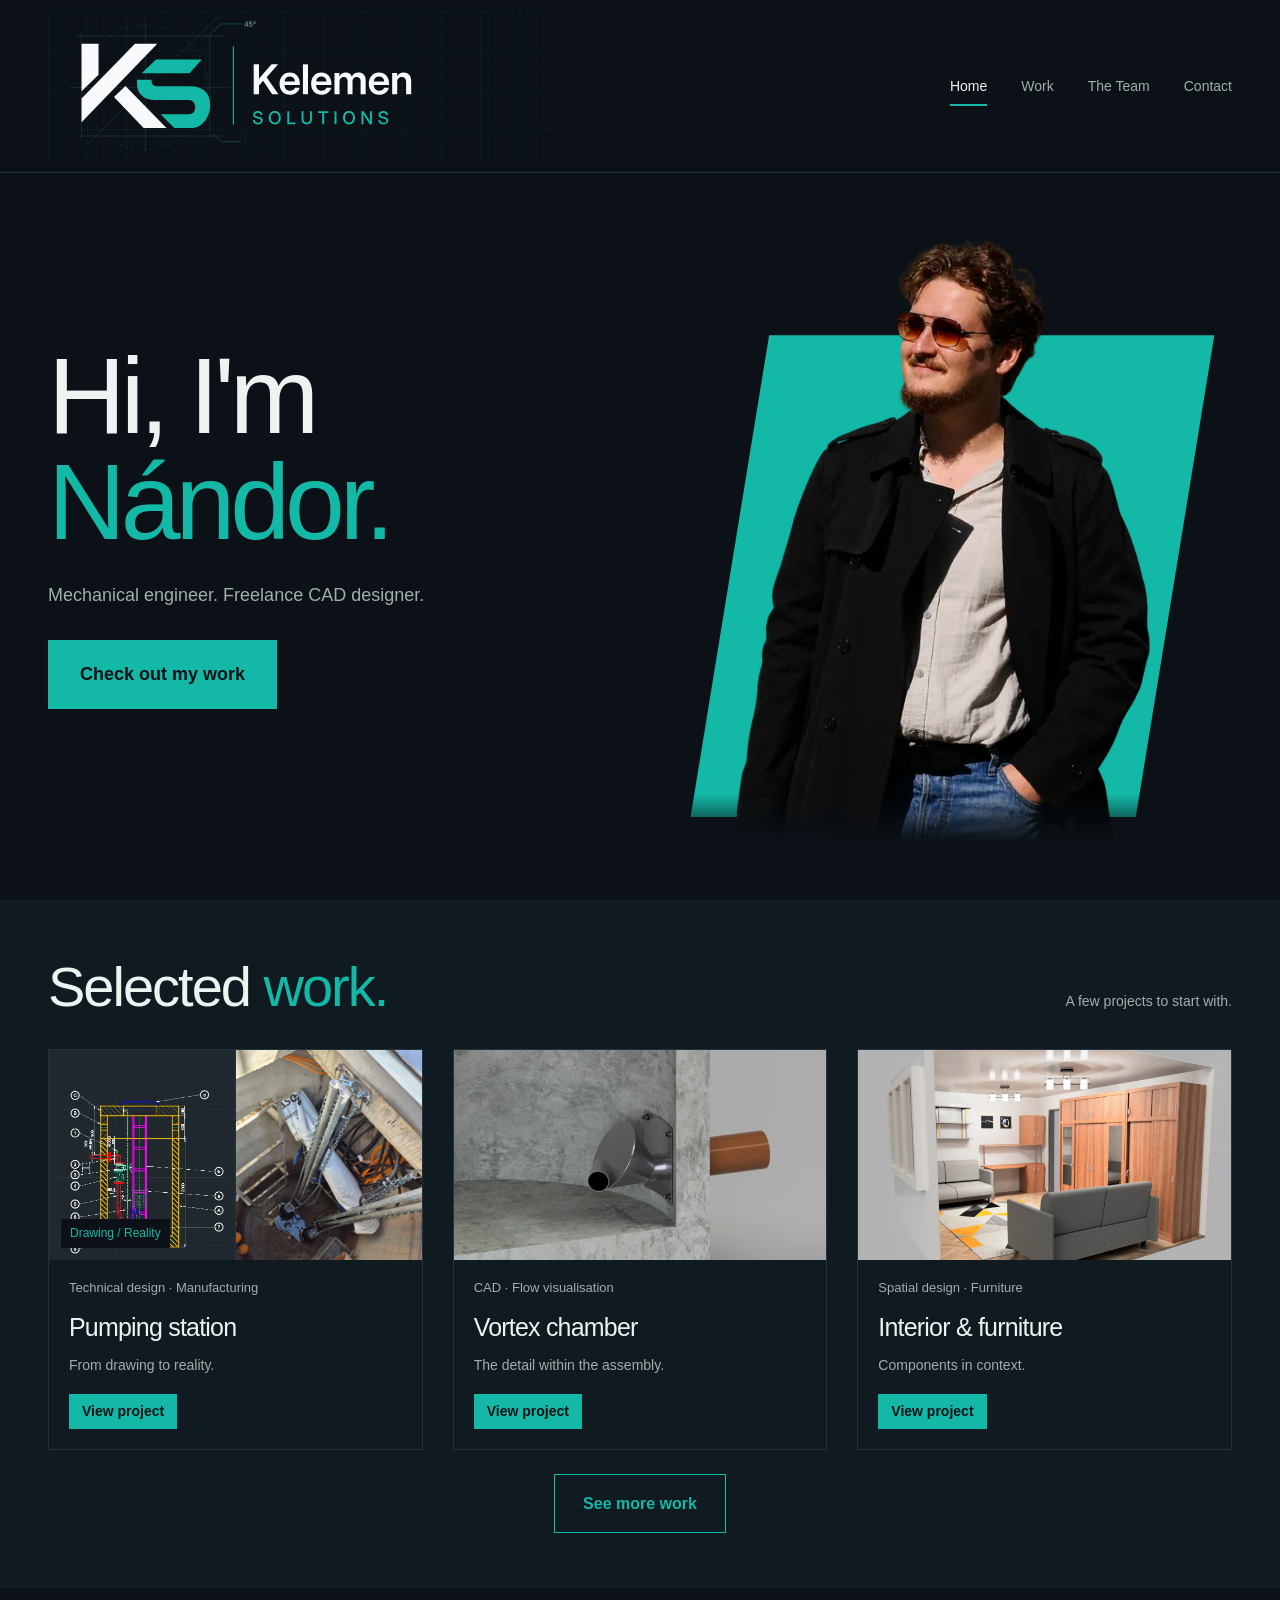
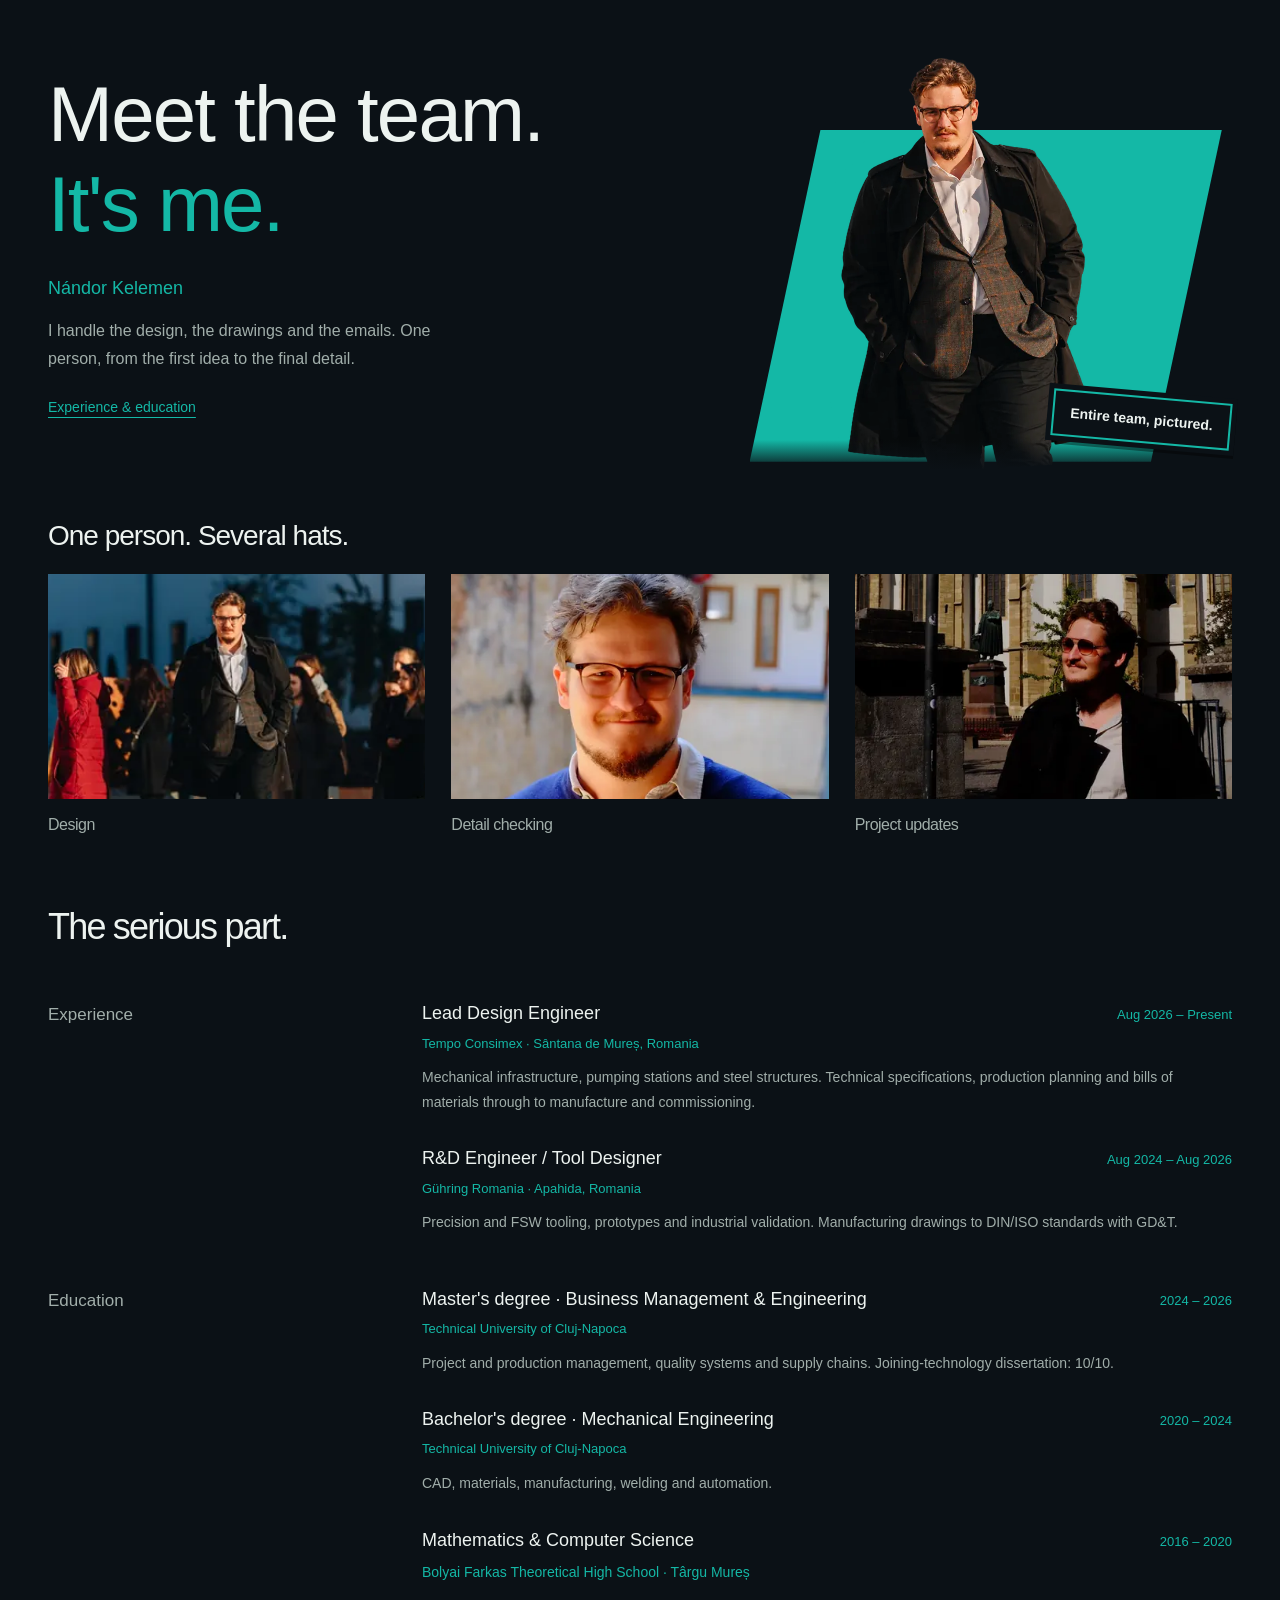
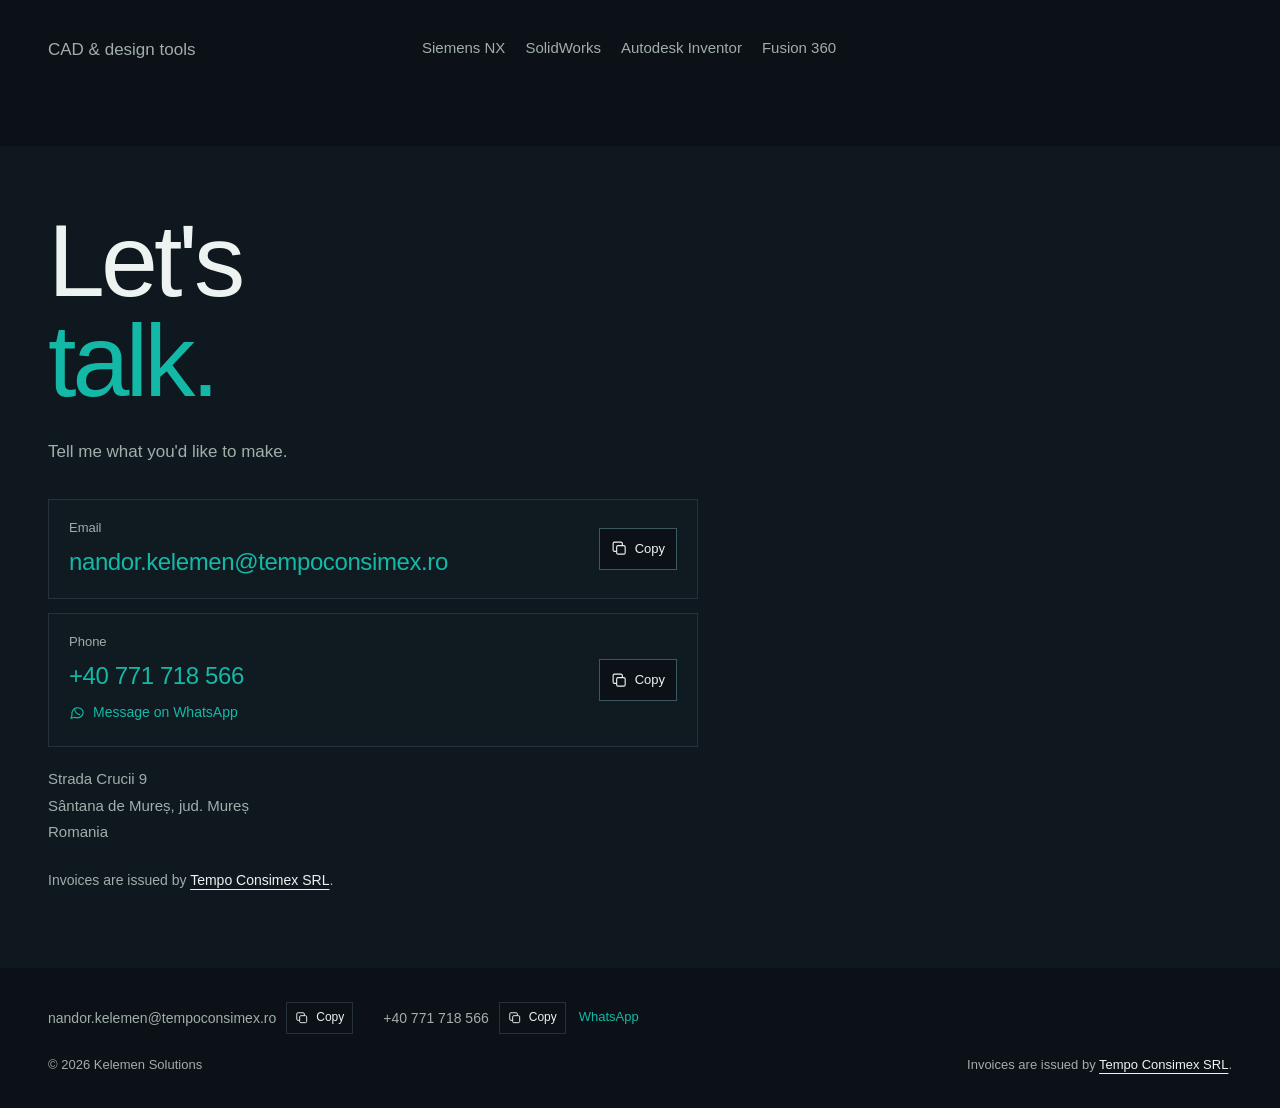
==== commit 34f54701: "Update contact email to Tempo Consimex address" ====
--- a/index.html
+++ b/index.html
@@ -1,5 +1,5 @@
 <!DOCTYPE html>
-<html lang="en"><head><meta charset="UTF-8"><meta name="viewport" content="width=device-width, initial-scale=1"><meta name="theme-color" content="#0b1116"><meta name="description" content="Nándor Kelemen — mechanical engineer and freelance CAD designer. Product CAD, technical drawings and designs made with manufacturability in mind."><title>Home | Kelemen Solutions</title><link rel="icon" href="assets/favicon.svg"><link rel="stylesheet" href="styles.css?v=93b23e1e0a"><script src="site.js?v=8be8370fa9" defer></script></head><body class="home-page scrolling-home"><a class="skip" href="#main">Skip to content</a><header class="site-header home-header"><div class="wrap header-inner"><a class="brand home-banner-brand" href="index.html" aria-label="Kelemen Solutions home"><svg class="home-blueprint-logo" xmlns="http://www.w3.org/2000/svg" width="1400" height="420" viewBox="0 0 1400 420" role="img" aria-label="Kelemen Solutions — engineering blueprint banner">
+<html lang="en"><head><meta charset="UTF-8"><meta name="viewport" content="width=device-width, initial-scale=1"><meta name="theme-color" content="#0b1116"><meta name="description" content="Nándor Kelemen — mechanical engineer and freelance CAD designer. Product CAD, technical drawings and designs made with manufacturability in mind."><title>Home | Kelemen Solutions</title><link rel="icon" href="assets/favicon.svg"><link rel="stylesheet" href="styles.css?v=f022672731"><script src="site.js?v=8be8370fa9" defer></script></head><body class="home-page scrolling-home"><a class="skip" href="#main">Skip to content</a><header class="site-header home-header"><div class="wrap header-inner"><a class="brand home-banner-brand" href="index.html" aria-label="Kelemen Solutions home"><svg class="home-blueprint-logo" xmlns="http://www.w3.org/2000/svg" width="1400" height="420" viewBox="0 0 1400 420" role="img" aria-label="Kelemen Solutions — engineering blueprint banner">
 <title>Kelemen Solutions — engineering blueprint banner</title><desc>Blue grid, construction geometry, logo on dark background; for engineering-brand presentations.</desc>
 <rect width="1400" height="420" fill="#0B1116"/><defs>
     <pattern id="tiny" width="22" height="22" patternUnits="userSpaceOnUse"><path d="M22 0H0V22" fill="none" stroke="#14B8A6" stroke-width="0.75" opacity="0.11"/></pattern>
@@ -35,4 +35,4 @@
 <div class="background-row"><h3>CAD & design tools</h3><div><div class="skills"><span>Siemens NX</span><span>SolidWorks</span><span>Autodesk Inventor</span><span>Fusion 360</span></div></div></div>
 </section>
 
-</section><section id="contact" class="contact-clean scroll-section" aria-labelledby="contact-title"><div class="contact-intro"><h2 id="contact-title">Let's<br><em>talk.</em></h2><p class="lead">Tell me what you'd like to make.</p><address class="contact-methods"><div class="contact-channel"><div><span class="channel-label">Email</span><a class="contact-email" href="mailto:contact@kelemensolution.eu">contact@kelemensolution.eu</a></div><button type="button" class="copy-contact" data-copy="contact@kelemensolution.eu" aria-label="Copy email address"><svg viewBox="0 0 24 24" fill="none" stroke="currentColor" stroke-width="1.6" aria-hidden="true"><rect x="8" y="8" width="12" height="12" rx="2"/><path d="M16 8V5a2 2 0 0 0-2-2H5a2 2 0 0 0-2 2v9a2 2 0 0 0 2 2h3"/></svg><span>Copy</span></button></div><div class="contact-channel"><div><span class="channel-label">Phone</span><a class="contact-phone" href="tel:+40771718566">+40 771 718 566</a><a class="contact-whatsapp" href="https://wa.me/40771718566" target="_blank" rel="noopener" aria-label="Message Nándor on WhatsApp"><svg viewBox="0 0 24 24" fill="none" stroke="currentColor" stroke-width="1.6" aria-hidden="true"><path d="M20 11.5a8 8 0 0 1-8.5 8 8.8 8.8 0 0 1-3.5-.8L3 20l1.3-4.8a8 8 0 1 1 15.7-3.7Z"/><path d="M8 8c1 4 3 6 7 7" stroke-linecap="round"/></svg>Message on WhatsApp</a></div><button type="button" class="copy-contact" data-copy="+40 771 718 566" aria-label="Copy phone number"><svg viewBox="0 0 24 24" fill="none" stroke="currentColor" stroke-width="1.6" aria-hidden="true"><rect x="8" y="8" width="12" height="12" rx="2"/><path d="M16 8V5a2 2 0 0 0-2-2H5a2 2 0 0 0-2 2v9a2 2 0 0 0 2 2h3"/></svg><span>Copy</span></button></div><p>Strada Crucii 9<br>Sântana de Mureș, jud. Mureș<br>Romania</p></address><p class="contact-billing">Invoices are issued by <a href="https://www.tempoconsimex.ro/" target="_blank" rel="noopener">Tempo Consimex SRL</a>.</p></div></section></main><footer class="site-footer"><div class="footer-contact"><div class="footer-contact-item"><a href="mailto:contact@kelemensolution.eu">contact@kelemensolution.eu</a><button type="button" class="copy-contact copy-compact" data-copy="contact@kelemensolution.eu" aria-label="Copy email address"><svg viewBox="0 0 24 24" fill="none" stroke="currentColor" stroke-width="1.6" aria-hidden="true"><rect x="8" y="8" width="12" height="12" rx="2"/><path d="M16 8V5a2 2 0 0 0-2-2H5a2 2 0 0 0-2 2v9a2 2 0 0 0 2 2h3"/></svg><span>Copy</span></button></div><div class="footer-contact-item"><a href="tel:+40771718566">+40 771 718 566</a><button type="button" class="copy-contact copy-compact" data-copy="+40 771 718 566" aria-label="Copy phone number"><svg viewBox="0 0 24 24" fill="none" stroke="currentColor" stroke-width="1.6" aria-hidden="true"><rect x="8" y="8" width="12" height="12" rx="2"/><path d="M16 8V5a2 2 0 0 0-2-2H5a2 2 0 0 0-2 2v9a2 2 0 0 0 2 2h3"/></svg><span>Copy</span></button><a class="footer-whatsapp" href="https://wa.me/40771718566" target="_blank" rel="noopener">WhatsApp</a></div></div><div class="footer-bottom"><span>© <span data-year>2026</span> Kelemen Solutions</span><p class="billing-note">Invoices are issued by <a href="https://www.tempoconsimex.ro/" target="_blank" rel="noopener">Tempo Consimex SRL</a>.</p></div></footer></div></body></html>+</section><section id="contact" class="contact-clean scroll-section" aria-labelledby="contact-title"><div class="contact-intro"><h2 id="contact-title">Let's<br><em>talk.</em></h2><p class="lead">Tell me what you'd like to make.</p><address class="contact-methods"><div class="contact-channel"><div><span class="channel-label">Email</span><a class="contact-email" href="mailto:nandor.kelemen@tempoconsimex.ro">nandor.kelemen@tempoconsimex.ro</a></div><button type="button" class="copy-contact" data-copy="nandor.kelemen@tempoconsimex.ro" aria-label="Copy email address"><svg viewBox="0 0 24 24" fill="none" stroke="currentColor" stroke-width="1.6" aria-hidden="true"><rect x="8" y="8" width="12" height="12" rx="2"/><path d="M16 8V5a2 2 0 0 0-2-2H5a2 2 0 0 0-2 2v9a2 2 0 0 0 2 2h3"/></svg><span>Copy</span></button></div><div class="contact-channel"><div><span class="channel-label">Phone</span><a class="contact-phone" href="tel:+40771718566">+40 771 718 566</a><a class="contact-whatsapp" href="https://wa.me/40771718566" target="_blank" rel="noopener" aria-label="Message Nándor on WhatsApp"><svg viewBox="0 0 24 24" fill="none" stroke="currentColor" stroke-width="1.6" aria-hidden="true"><path d="M20 11.5a8 8 0 0 1-8.5 8 8.8 8.8 0 0 1-3.5-.8L3 20l1.3-4.8a8 8 0 1 1 15.7-3.7Z"/><path d="M8 8c1 4 3 6 7 7" stroke-linecap="round"/></svg>Message on WhatsApp</a></div><button type="button" class="copy-contact" data-copy="+40 771 718 566" aria-label="Copy phone number"><svg viewBox="0 0 24 24" fill="none" stroke="currentColor" stroke-width="1.6" aria-hidden="true"><rect x="8" y="8" width="12" height="12" rx="2"/><path d="M16 8V5a2 2 0 0 0-2-2H5a2 2 0 0 0-2 2v9a2 2 0 0 0 2 2h3"/></svg><span>Copy</span></button></div><p>Strada Crucii 9<br>Sântana de Mureș, jud. Mureș<br>Romania</p></address><p class="contact-billing">Invoices are issued by <a href="https://www.tempoconsimex.ro/" target="_blank" rel="noopener">Tempo Consimex SRL</a>.</p></div></section></main><footer class="site-footer"><div class="footer-contact"><div class="footer-contact-item"><a href="mailto:nandor.kelemen@tempoconsimex.ro">nandor.kelemen@tempoconsimex.ro</a><button type="button" class="copy-contact copy-compact" data-copy="nandor.kelemen@tempoconsimex.ro" aria-label="Copy email address"><svg viewBox="0 0 24 24" fill="none" stroke="currentColor" stroke-width="1.6" aria-hidden="true"><rect x="8" y="8" width="12" height="12" rx="2"/><path d="M16 8V5a2 2 0 0 0-2-2H5a2 2 0 0 0-2 2v9a2 2 0 0 0 2 2h3"/></svg><span>Copy</span></button></div><div class="footer-contact-item"><a href="tel:+40771718566">+40 771 718 566</a><button type="button" class="copy-contact copy-compact" data-copy="+40 771 718 566" aria-label="Copy phone number"><svg viewBox="0 0 24 24" fill="none" stroke="currentColor" stroke-width="1.6" aria-hidden="true"><rect x="8" y="8" width="12" height="12" rx="2"/><path d="M16 8V5a2 2 0 0 0-2-2H5a2 2 0 0 0-2 2v9a2 2 0 0 0 2 2h3"/></svg><span>Copy</span></button><a class="footer-whatsapp" href="https://wa.me/40771718566" target="_blank" rel="noopener">WhatsApp</a></div></div><div class="footer-bottom"><span>© <span data-year>2026</span> Kelemen Solutions</span><p class="billing-note">Invoices are issued by <a href="https://www.tempoconsimex.ro/" target="_blank" rel="noopener">Tempo Consimex SRL</a>.</p></div></footer></div></body></html>
--- a/styles.css
+++ b/styles.css
@@ -242,23 +242,28 @@
 .brand .brand-small{display:none}
 @media(max-width:640px){.brand .brand-wide{display:none}.brand .brand-small{display:block}}
 
-/* Thesis project: reserved render panels and readable drawing samples. */
+/* Thesis project: lightweight renders and readable drawing samples. */
 .masking-renders,.masking-drawings{display:grid;grid-template-columns:repeat(2,minmax(0,1fr));gap:24px}
-.masking-render-placeholder{min-height:270px;position:relative;display:flex;flex-direction:column;align-items:center;justify-content:center;gap:10px;padding:44px 24px;background-color:var(--surface);background-image:linear-gradient(#14b8a608 1px,transparent 1px),linear-gradient(90deg,#14b8a608 1px,transparent 1px);background-size:28px 28px;border:1px dashed #365252;color:var(--muted)}
-.masking-render-placeholder .render-index{position:absolute;top:18px;left:20px;font-size:11px;letter-spacing:1px;text-transform:uppercase}
-.masking-render-placeholder svg{width:62px;height:62px;color:var(--teal);opacity:.65;margin-bottom:5px}
-.masking-render-placeholder strong{color:var(--ink);font-size:17px;font-weight:400}
-.masking-render-placeholder>span:last-child{font-size:13px}
 .masking-section{margin-top:58px}.masking-section-heading{margin-bottom:24px}
 .masking-section .eyebrow{font-size:11px;letter-spacing:1.4px;text-transform:uppercase;color:var(--teal);margin-bottom:10px}
 .masking-section h2{font-size:clamp(24px,3vw,32px);line-height:1.25;letter-spacing:-.7px;font-weight:400}
 .masking-project .details h3{font-size:17px;line-height:1.4;font-weight:400;margin:0 0 10px;letter-spacing:0}
-.masking-drawing-link{display:flex;position:relative;align-items:center;justify-content:center;height:310px;padding:20px 20px 46px;background:#fff;overflow:hidden}
+.masking-drawing-link{display:flex;position:relative;align-items:center;justify-content:center;height:310px;padding:20px;background:#fff;overflow:hidden}
 .masking-drawing-link img{display:block;width:100%;height:100%;object-fit:contain}
-.masking-drawing-link span{position:absolute;bottom:0;left:0;right:0;padding:9px 14px;background:#eaf1ef;color:#133c36;font-size:12px;text-align:right}
-.masking-drawing-link:hover span{background:#cce9e2}.masking-drawing-link:focus-visible{outline:2px solid var(--teal);outline-offset:4px}
+.masking-drawing-link:focus-visible{outline:2px solid var(--teal);outline-offset:4px}
 .masking-drawing-credit{font-size:12px;color:var(--muted);line-height:1.7;margin-top:18px;max-width:780px}
 .masking-development{display:grid;grid-template-columns:1fr 1fr;gap:40px;padding:30px;background:var(--surface)}
 .masking-development p{font-size:14px;line-height:1.75}.masking-development p+p{margin-top:16px}
 .gallery-thumb.masking-thumb{background:#fff;padding:12px}.gallery-thumb.masking-thumb img{width:100%;height:100%;object-fit:contain}
-@media(max-width:640px){.masking-renders,.masking-drawings,.masking-development{grid-template-columns:1fr;gap:22px}.masking-render-placeholder{min-height:220px}.masking-section{margin-top:40px}.masking-drawing-link{height:270px;padding:14px 14px 44px}.masking-development{padding:22px}}
+@media(max-width:640px){.masking-renders,.masking-drawings,.masking-development{grid-template-columns:1fr;gap:22px}.masking-section{margin-top:40px}.masking-drawing-link{height:270px;padding:14px}.masking-development{padding:22px}}
+
+.masking-render-link{display:block;position:relative;overflow:hidden;background:var(--surface);aspect-ratio:16/9}
+.masking-render-link img{width:100%;height:100%;object-fit:contain}
+.masking-render-link:focus-visible{outline:2px solid var(--teal);outline-offset:4px}
+.gallery-thumb.masking-render-thumb{background:#60827f}
+.gallery-thumb.masking-render-thumb img{width:100%;height:100%;object-fit:cover;object-position:center}
+
+.masking-render-link,.masking-drawing-link{cursor:zoom-in}
+
+/* Allow the current contact email to wrap cleanly on narrow screens. */
+.contact-channel .contact-email{overflow-wrap:anywhere}
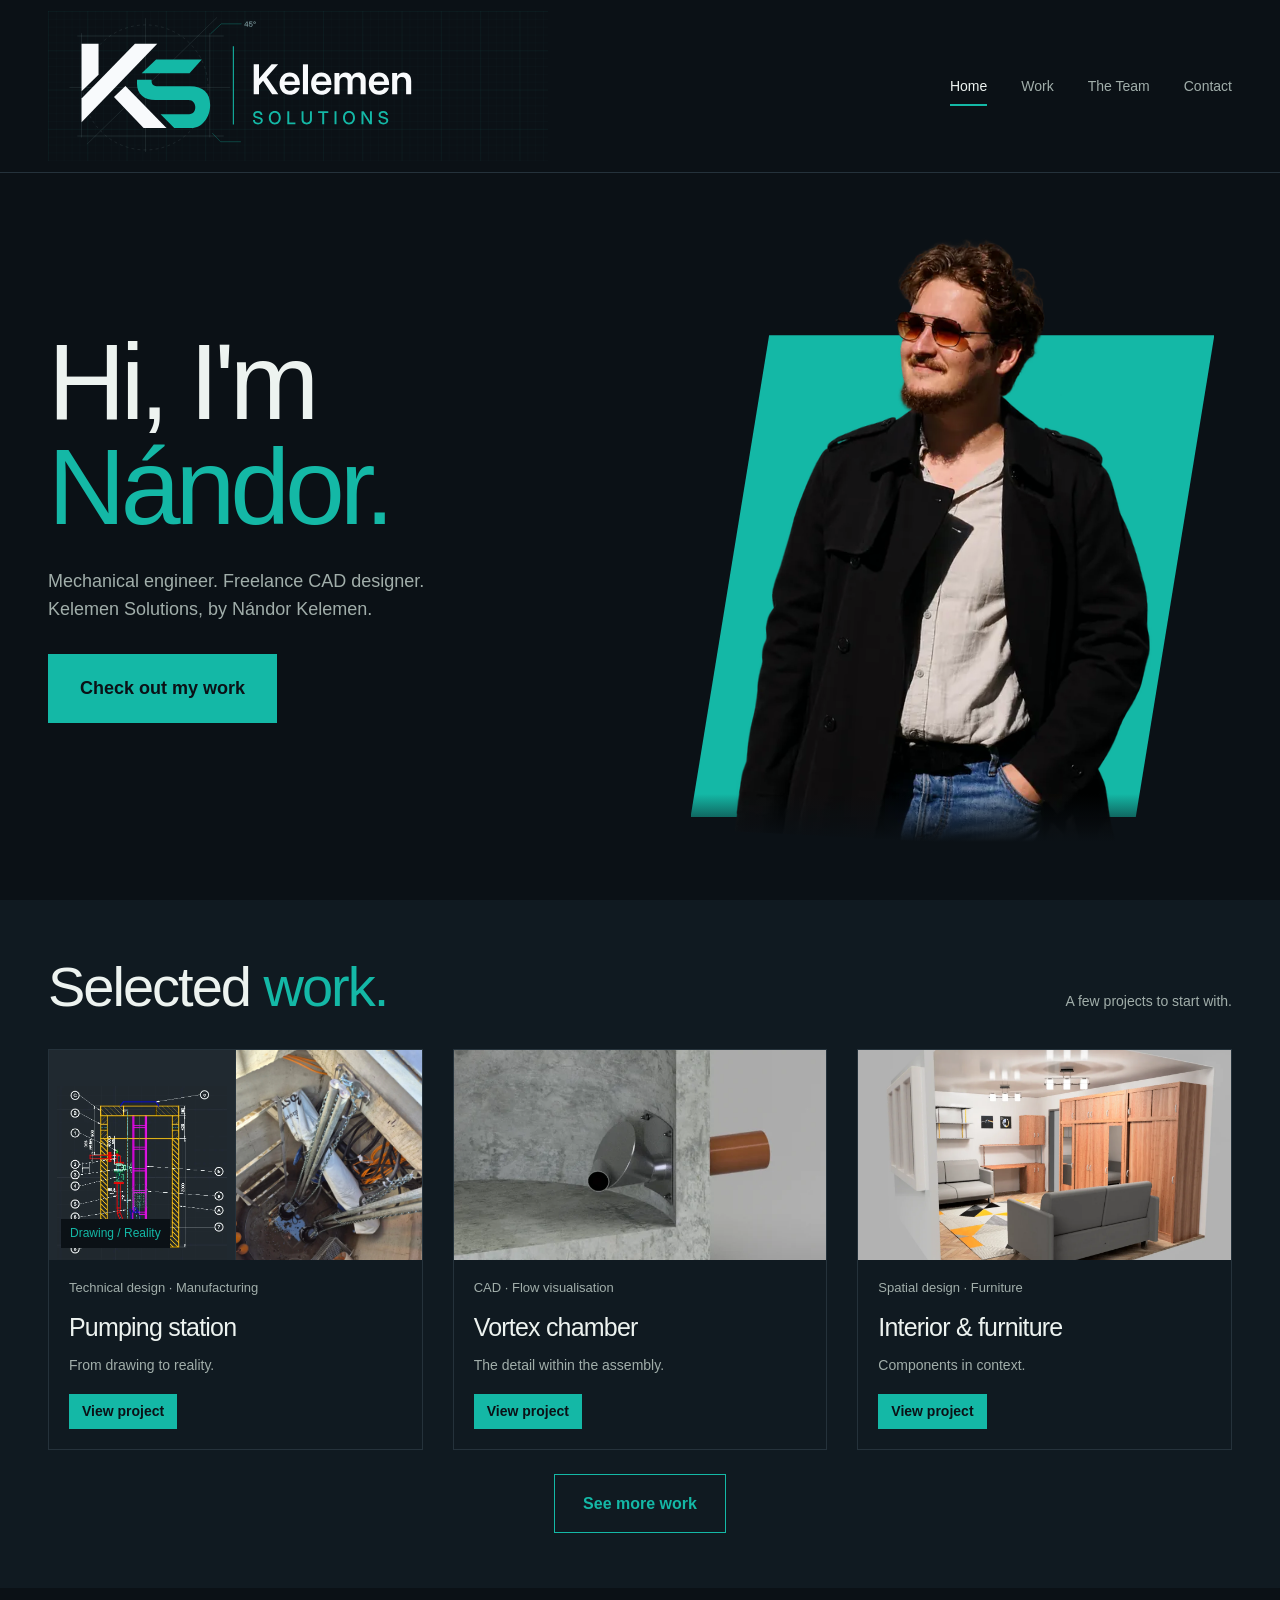
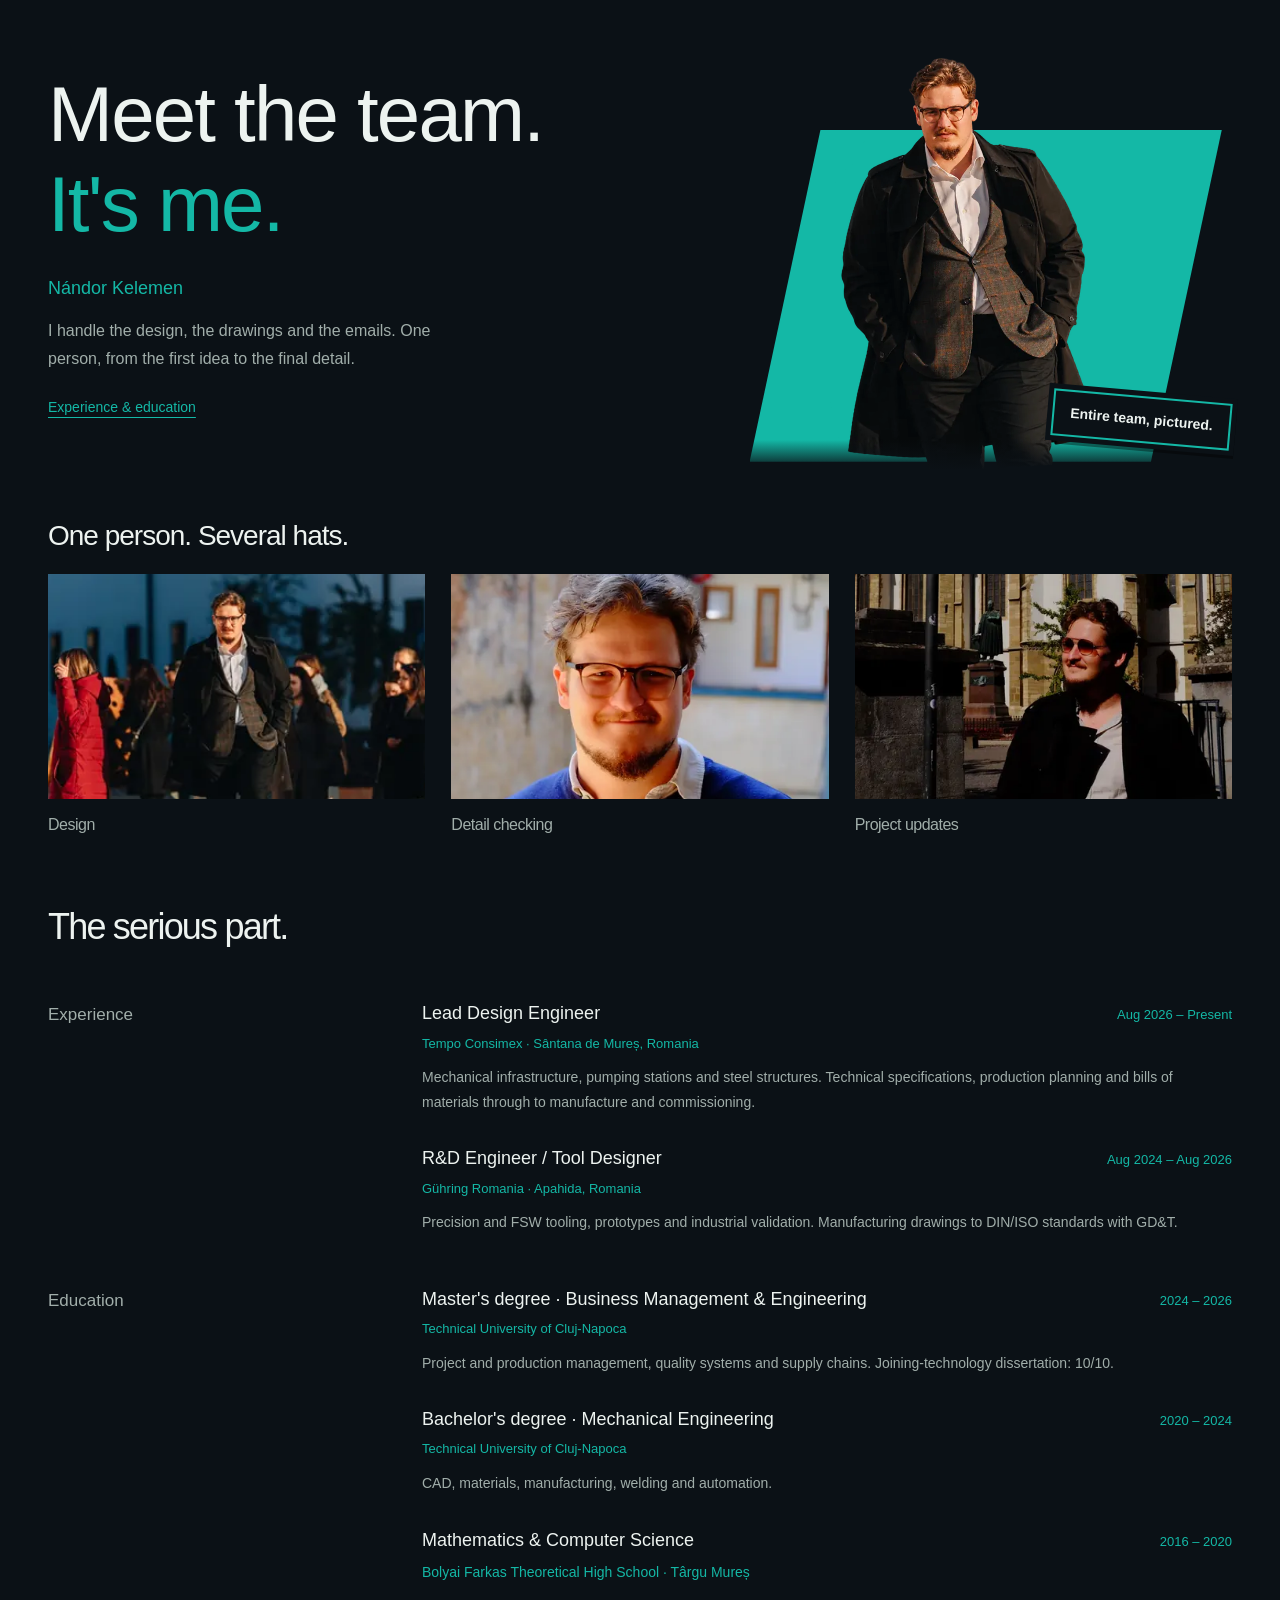
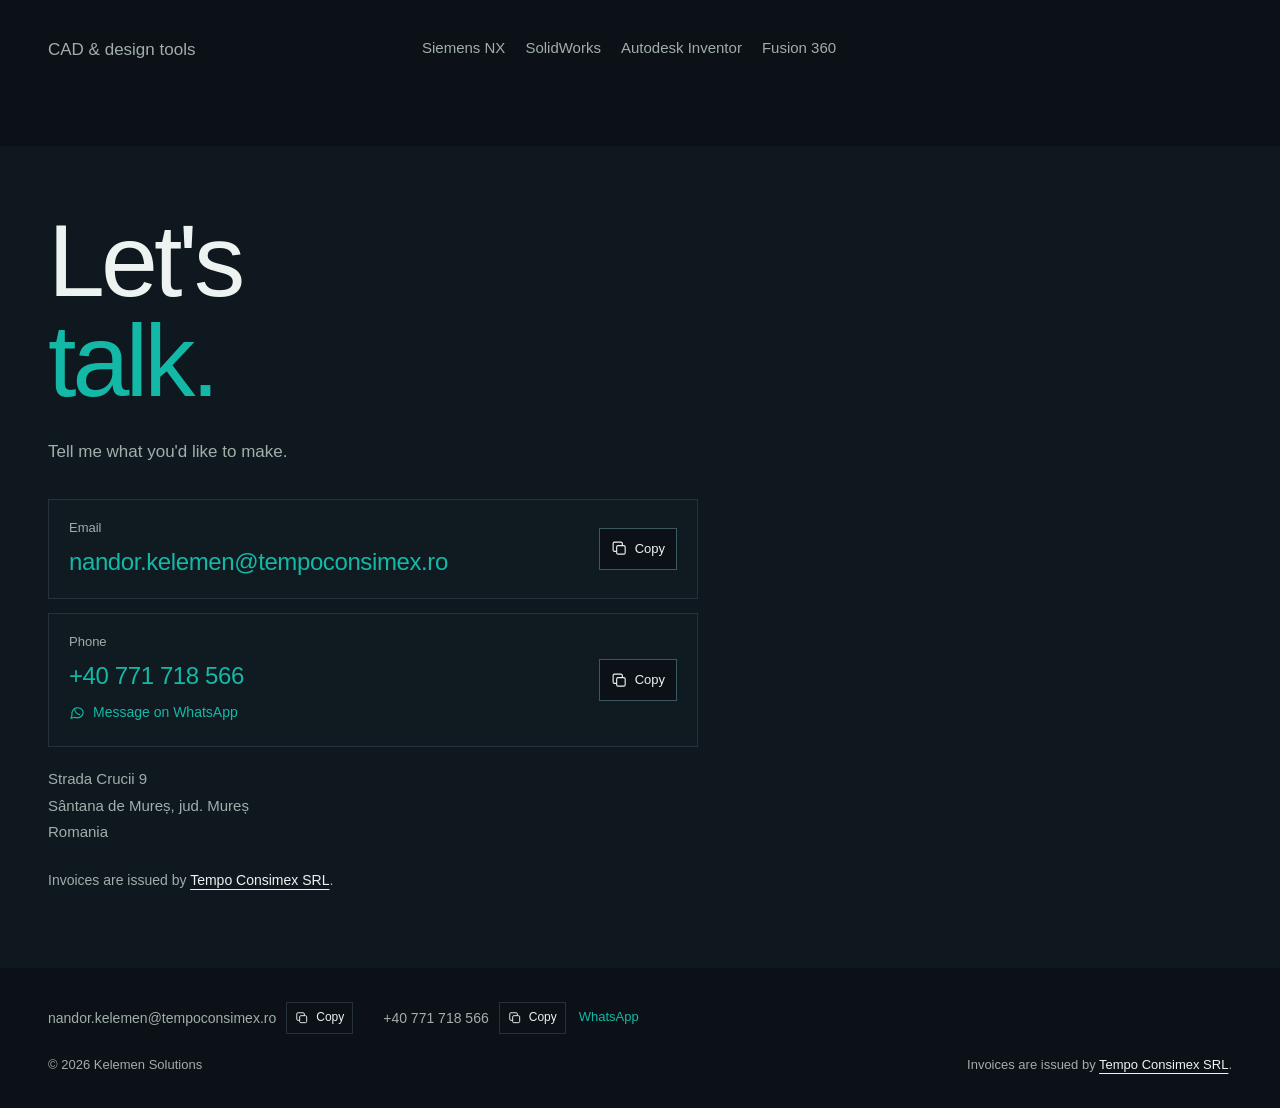
==== commit 9dfb6754: "Improve search discovery with sitemap canonical URLs and site identity" ====
--- a/index.html
+++ b/index.html
@@ -1,5 +1,24 @@
 <!DOCTYPE html>
-<html lang="en"><head><meta charset="UTF-8"><meta name="viewport" content="width=device-width, initial-scale=1"><meta name="theme-color" content="#0b1116"><meta name="description" content="Nándor Kelemen — mechanical engineer and freelance CAD designer. Product CAD, technical drawings and designs made with manufacturability in mind."><title>Home | Kelemen Solutions</title><link rel="icon" href="assets/favicon.svg"><link rel="stylesheet" href="styles.css?v=f022672731"><script src="site.js?v=8be8370fa9" defer></script></head><body class="home-page scrolling-home"><a class="skip" href="#main">Skip to content</a><header class="site-header home-header"><div class="wrap header-inner"><a class="brand home-banner-brand" href="index.html" aria-label="Kelemen Solutions home"><svg class="home-blueprint-logo" xmlns="http://www.w3.org/2000/svg" width="1400" height="420" viewBox="0 0 1400 420" role="img" aria-label="Kelemen Solutions — engineering blueprint banner">
+<html lang="en"><head><meta charset="UTF-8"><meta name="viewport" content="width=device-width, initial-scale=1"><meta name="theme-color" content="#0b1116"><meta name="description" content="Kelemen Solutions: freelance product CAD design, technical drawings, design for manufacturing and reverse engineering by Nándor Kelemen in Mureș, Romania."><title>Kelemen Solutions | Freelance CAD &amp; Mechanical Design</title><link rel="icon" href="assets/favicon.svg"><link rel="stylesheet" href="styles.css?v=f022672731"><script src="site.js?v=8be8370fa9" defer></script>
+<meta property="og:type" content="website">
+<meta property="og:site_name" content="Kelemen Solutions">
+<meta property="og:title" content="Kelemen Solutions | Freelance CAD &amp; Mechanical Design">
+<meta property="og:description" content="Kelemen Solutions: freelance product CAD design, technical drawings, design for manufacturing and reverse engineering by Nándor Kelemen in Mureș, Romania.">
+<meta property="og:url" content="https://kelemensolutions.eu/">
+<meta property="og:image" content="https://kelemensolutions.eu/assets/share-logo.png">
+<meta property="og:image:secure_url" content="https://kelemensolutions.eu/assets/share-logo.png">
+<meta property="og:image:type" content="image/png">
+<meta property="og:image:width" content="1200">
+<meta property="og:image:height" content="630">
+<meta property="og:image:alt" content="Kelemen Solutions logo in white and teal on a charcoal engineering grid">
+<meta name="twitter:card" content="summary_large_image">
+<meta name="twitter:title" content="Kelemen Solutions | Freelance CAD &amp; Mechanical Design">
+<meta name="twitter:description" content="Kelemen Solutions: freelance product CAD design, technical drawings, design for manufacturing and reverse engineering by Nándor Kelemen in Mureș, Romania.">
+<meta name="twitter:image" content="https://kelemensolutions.eu/assets/share-logo.png">
+<meta name="twitter:image:alt" content="Kelemen Solutions logo">
+<link rel="canonical" href="https://kelemensolutions.eu/">
+<script type="application/ld+json">{"@context":"https://schema.org","@graph":[{"@type":"WebSite","@id":"https://kelemensolutions.eu/#website","name":"Kelemen Solutions","url":"https://kelemensolutions.eu/","publisher":{"@id":"https://kelemensolutions.eu/#organization"},"inLanguage":"en"},{"@type":"Organization","@id":"https://kelemensolutions.eu/#organization","name":"Kelemen Solutions","url":"https://kelemensolutions.eu/","description":"Kelemen Solutions: freelance product CAD design, technical drawings, design for manufacturing and reverse engineering by Nándor Kelemen in Mureș, Romania.","logo":{"@type":"ImageObject","url":"https://kelemensolutions.eu/assets/share-logo.png","width":1200,"height":630},"founder":{"@id":"https://kelemensolutions.eu/#nandor-kelemen"},"email":"nandor.kelemen@tempoconsimex.ro","telephone":"+40771718566","address":{"@type":"PostalAddress","streetAddress":"Strada Crucii 9","addressLocality":"Sântana de Mureș","addressRegion":"Mureș","addressCountry":"RO"}},{"@type":"Person","@id":"https://kelemensolutions.eu/#nandor-kelemen","name":"Nándor Kelemen","jobTitle":"Mechanical Engineer","url":"https://kelemensolutions.eu/team"}]}</script>
+</head><body class="home-page scrolling-home"><a class="skip" href="#main">Skip to content</a><header class="site-header home-header"><div class="wrap header-inner"><a class="brand home-banner-brand" href="index.html" aria-label="Kelemen Solutions home"><svg class="home-blueprint-logo" xmlns="http://www.w3.org/2000/svg" width="1400" height="420" viewBox="0 0 1400 420" role="img" aria-label="Kelemen Solutions — engineering blueprint banner">
 <title>Kelemen Solutions — engineering blueprint banner</title><desc>Blue grid, construction geometry, logo on dark background; for engineering-brand presentations.</desc>
 <rect width="1400" height="420" fill="#0B1116"/><defs>
     <pattern id="tiny" width="22" height="22" patternUnits="userSpaceOnUse"><path d="M22 0H0V22" fill="none" stroke="#14B8A6" stroke-width="0.75" opacity="0.11"/></pattern>
@@ -11,7 +30,7 @@
 </svg><svg class="brand-logo brand-small" xmlns="http://www.w3.org/2000/svg" width="430" height="292" viewBox="40 130 430 292" role="img" aria-label="Kelemen Solutions — KS icon">
 <title>Kelemen Solutions — KS icon</title><desc>Transparent icon, white and teal vector monogram.</desc>
 <g transform="translate(53 143) scale(0.54716981)"><path d="M0 0 H98 V178 L0 274 Z" fill="#F8FAFC"/><path d="M0 316 L308 0 H437 L0 452 Z" fill="#F8FAFC"/><path d="M187 307 L253 243 L490 486 H358 Z" fill="#F8FAFC"/><path d="M347 169 L430 90 H694 L623 169 Z" fill="#14B8A6"/><path d="M320 207 H404 V216 C404 234 416 245 442 245 H626 C700 245 742 282 742 353 C742 423 697 486 633 486 H535 L456 406 H621 C670 406 668 324 617 324 H426 C362 324 320 289 320 231 Z" fill="#14B8A6"/></g>
-</svg></span></a><nav aria-label="Main navigation"><a href="#home" aria-current="page">Home</a><a href="#work">Work</a><a href="#team">The Team</a><a href="#contact">Contact</a></nav></div></header><div class="wrap"><main id="main"><section id="home" class="home-splash scroll-section" aria-labelledby="home-title"><div class="home-intro"><h1 id="home-title">Hi, I'm<br><em>Nándor.</em></h1><p>Mechanical engineer. Freelance CAD designer.</p><a class="button home-work-button" href="#work">Check out my work</a></div><figure class="home-character"><div class="character-backdrop" aria-hidden="true"></div><img decoding="async" src="assets/home-cutout-768.webp" srcset="assets/home-cutout-480.webp 480w, assets/home-cutout-768.webp 768w, assets/home-cutout-1024.webp 1024w" sizes="(max-width: 640px) 280px, (max-width: 950px) 340px, 420px" alt="Nándor in sunglasses and a black coat, looking to the side" width="1024" height="1536" fetchpriority="high"></figure></section><section id="work" class="home-featured scroll-section" aria-labelledby="featured-title"><div class="featured-heading"><h2 id="featured-title">Selected <em>work.</em></h2><p>A few projects to start with.</p></div><div class="work-gallery" aria-label="Featured projects">
+</svg></span></a><nav aria-label="Main navigation"><a href="#home" aria-current="page">Home</a><a href="#work">Work</a><a href="#team">The Team</a><a href="#contact">Contact</a></nav></div></header><div class="wrap"><main id="main"><section id="home" class="home-splash scroll-section" aria-labelledby="home-title"><div class="home-intro"><h1 id="home-title">Hi, I'm<br><em>Nándor.</em></h1><p>Mechanical engineer. Freelance CAD designer.<br>Kelemen Solutions, by Nándor Kelemen.</p><a class="button home-work-button" href="#work">Check out my work</a></div><figure class="home-character"><div class="character-backdrop" aria-hidden="true"></div><img decoding="async" src="assets/home-cutout-768.webp" srcset="assets/home-cutout-480.webp 480w, assets/home-cutout-768.webp 768w, assets/home-cutout-1024.webp 1024w" sizes="(max-width: 640px) 280px, (max-width: 950px) 340px, 420px" alt="Nándor in sunglasses and a black coat, looking to the side" width="1024" height="1536" fetchpriority="high"></figure></section><section id="work" class="home-featured scroll-section" aria-labelledby="featured-title"><div class="featured-heading"><h2 id="featured-title">Selected <em>work.</em></h2><p>A few projects to start with.</p></div><div class="work-gallery" aria-label="Featured projects">
 <a class="gallery-card" href="project-pumping-station.html"><div class="gallery-thumb pump-thumb"><img decoding="async" loading="lazy" class="thumb-drawing" src="assets/pump-drawing.webp" alt="Pumping-station technical section" width="605" height="629"><img decoding="async" loading="lazy" class="thumb-site" src="assets/pump-site.webp" alt="Installed equipment inside the pumping station" width="900" height="1200"><span class="thumb-label">Drawing / Reality</span></div><div class="gallery-card-copy"><p class="gallery-category">Technical design · Manufacturing</p><h3>Pumping station</h3><p>From drawing to reality.</p><span class="gallery-action">View project</span></div></a>
 <a class="gallery-card" href="project-vortex.html"><div class="gallery-thumb"><div class="image-crop crop-vortex-detail"><img decoding="async" loading="lazy" src="assets/vortex-detail.webp" alt="Close view of the formed vortex outlet and its pipe connection" width="1600" height="570"></div></div><div class="gallery-card-copy"><p class="gallery-category">CAD · Flow visualisation</p><h3>Vortex chamber</h3><p>The detail within the assembly.</p><span class="gallery-action">View project</span></div></a>
 <a class="gallery-card" href="project-interior.html"><div class="gallery-thumb"><img decoding="async" loading="lazy" src="assets/interior.webp" alt="Room cutaway with fitted cabinetry, shelving and furniture" width="1300" height="1120"></div><div class="gallery-card-copy"><p class="gallery-category">Spatial design · Furniture</p><h3>Interior & furniture</h3><p>Components in context.</p><span class="gallery-action">View project</span></div></a>
